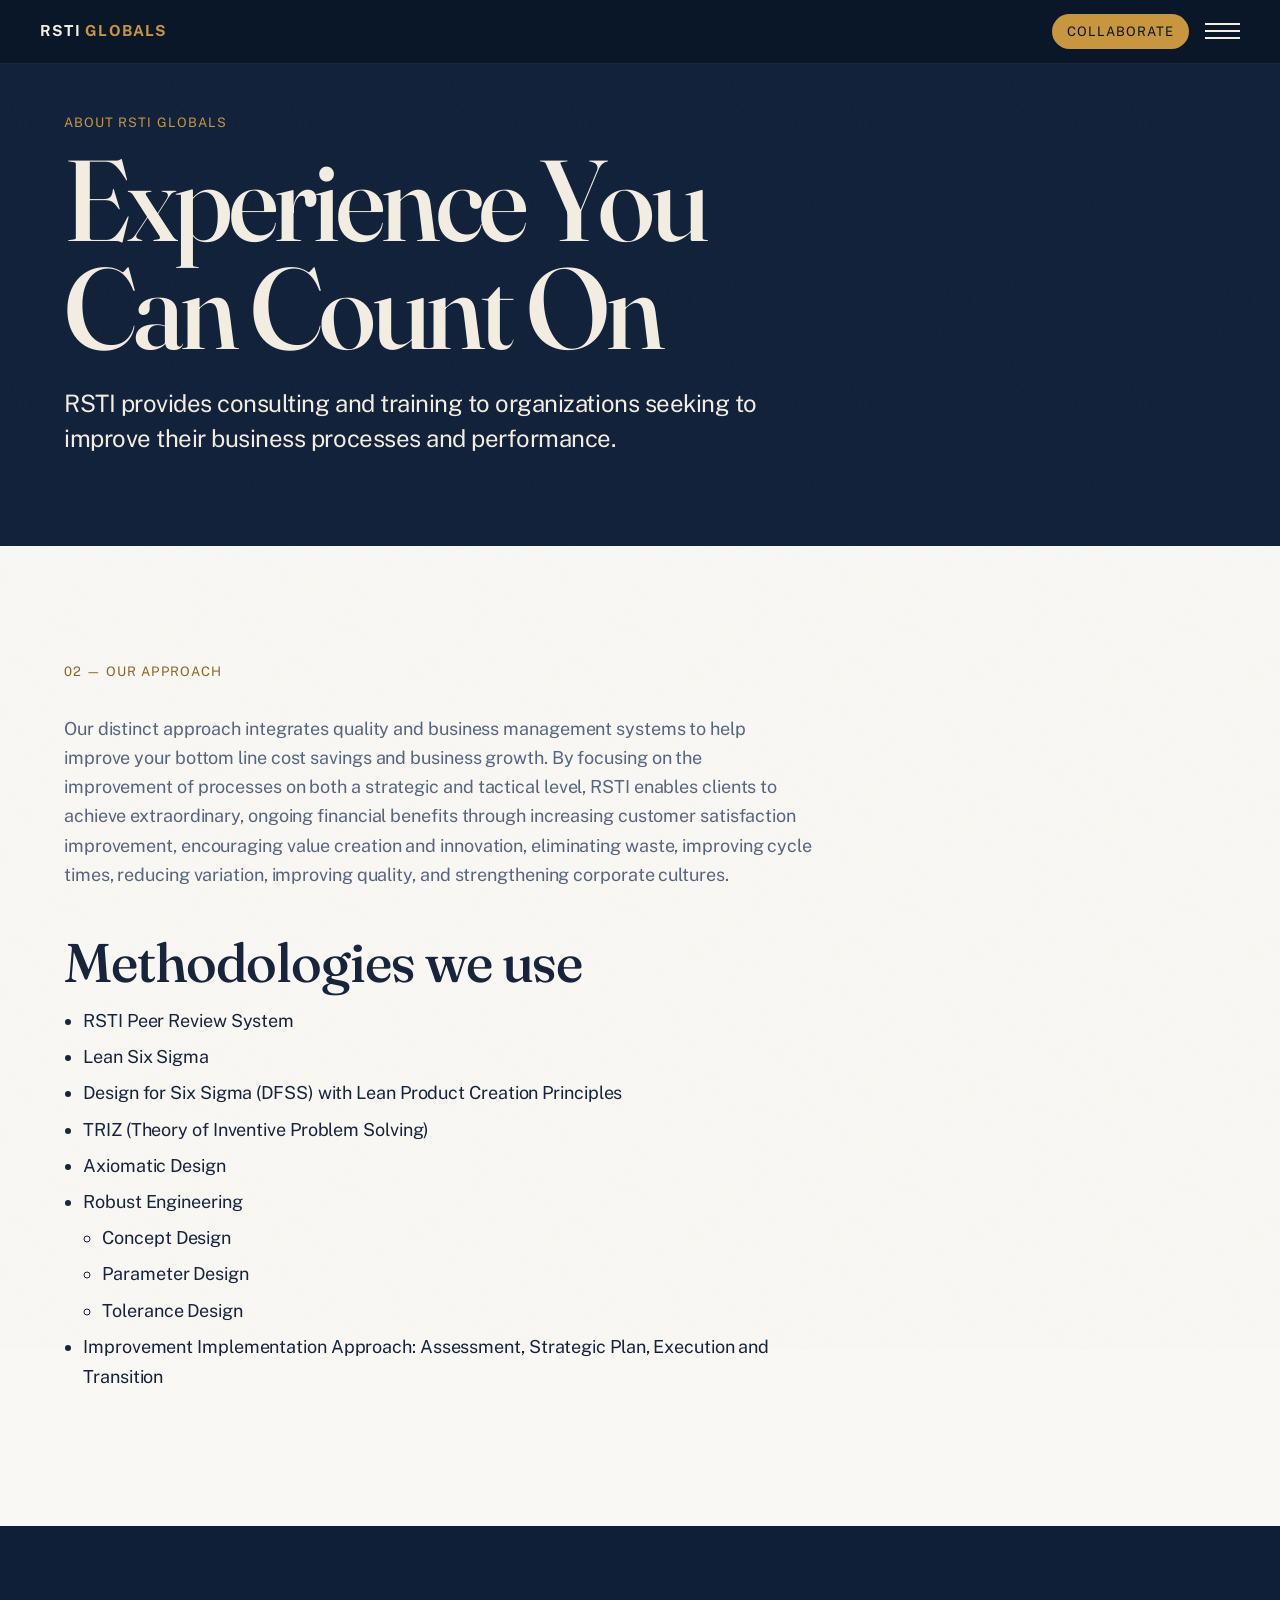
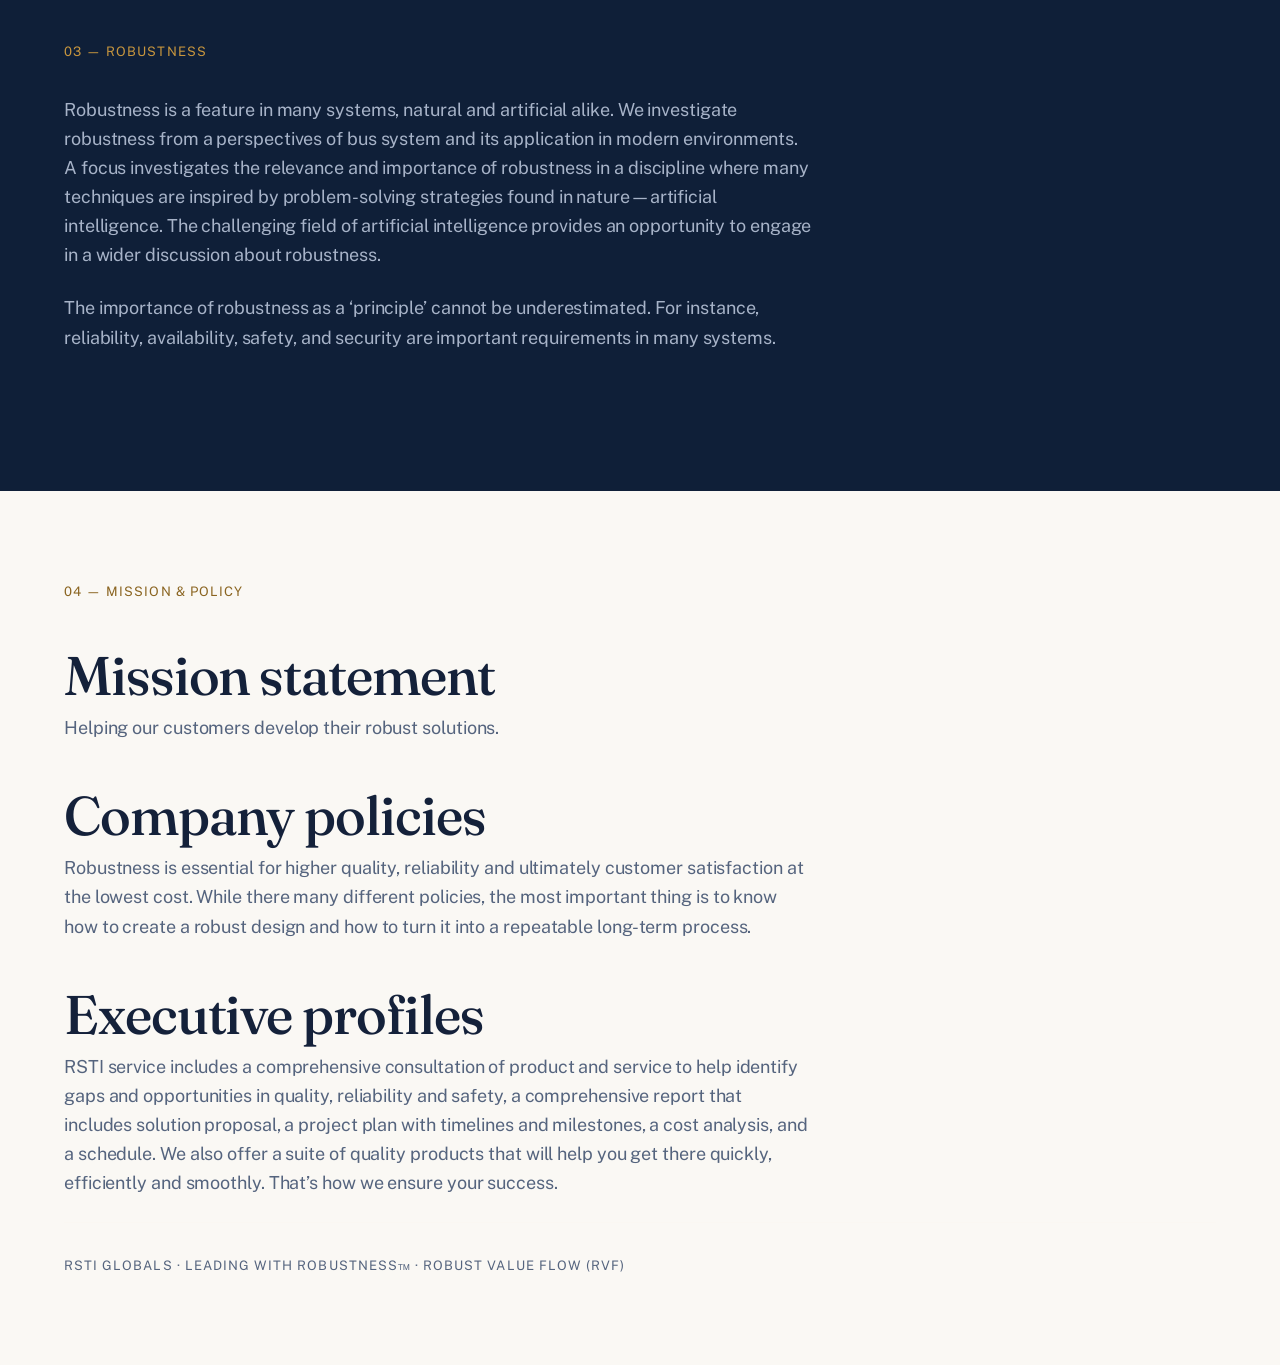
==== about.html @ 6d28d0bb "Remove Insights section from Home; add Book to the menu Where It Applies now leads to Upcoming; sect" ====
﻿<!doctype html>
<html lang="en">
<head>
<meta charset="utf-8">
<meta name="viewport" content="width=device-width, initial-scale=1, viewport-fit=cover">
<title>About | RSTI Globals</title>
<meta name="description" content="RSTI Globals: consulting and training to improve business processes and performance, built on robustness.">
<link rel="icon" href="data:image/svg+xml,<svg xmlns='http://www.w3.org/2000/svg' viewBox='0 0 32 32'><rect width='32' height='32' rx='6' fill='%230f1f38'/><path d='M8 22 L16 9 L24 22' stroke='%23c8963e' stroke-width='2.4' fill='none'/></svg>">
<link rel="preconnect" href="https://fonts.googleapis.com">
<link rel="preconnect" href="https://fonts.gstatic.com" crossorigin>
<link href="https://fonts.googleapis.com/css2?family=Fraunces:opsz,wght@9..144,400;9..144,500;9..144,600&family=Public+Sans:wght@400;500;600;700&display=swap" rel="stylesheet">
<link rel="stylesheet" href="scrollcraft.css">
<link rel="stylesheet" href="site.css">
</head>
<body>

<span data-sc-progress></span>
<div class="sc-grain" aria-hidden="true"></div>

<header class="site-nav">
  <a class="site-nav__mark" href="index.html">RSTI <em>Globals</em></a>
  <nav class="site-nav__links" id="site-nav-links" aria-label="Primary">
    <a href="index.html">Home</a>
    <a href="index.html#principles">Principles</a>
    <a href="index.html#framework">Framework</a>
    <a href="index.html#programs">Programs</a>
    <a href="index.html#pathway">Pathway</a>
    <a href="index.html#industries">Where It Applies</a>
    <a href="index.html#event">Upcoming</a>
    <a href="index.html#book">Book</a>
    <a href="gallery.html">Gallery</a>
    <a href="about.html" class="is-current" aria-current="page">About</a>
  </nav>
  <div class="site-nav__right">
    <span class="site-nav__chapter" aria-hidden="true"><span class="folio__num">01</span><span class="folio__title">About</span></span>
    <a class="site-nav__cta" href="index.html#contact">Collaborate</a>
    <button class="site-nav__toggle" aria-label="Menu" aria-expanded="false" aria-controls="site-nav-links">
      <span></span><span></span><span></span>
    </button>
  </div>
</header>

<main id="top">

  <section class="chapter chapter--dark chapter--hero" data-chapter="01" data-chapter-title="About">
    <div class="sc-wrap chapter__inner chapter__inner--hero">
      <p class="sc-label" style="color:var(--rsti-gold)">About RSTI Globals</p>
      <h1 class="sc-display sc-display--xl page-hero" data-sc-in>Experience You Can Count On</h1>
      <p class="sc-lede page-lede" data-sc-in>RSTI provides consulting and training to organizations seeking to improve their business processes and performance.</p>
    </div>
  </section>

  <section class="chapter chapter--light" data-chapter="02" data-chapter-title="Our Approach">
    <div class="sc-wrap chapter__inner about-body">
      <p class="chapter-mark">02 — Our Approach</p>
      <p class="sc-body" data-sc-in>Our distinct approach integrates quality and business management systems to help improve your bottom line cost savings and business growth. By focusing on the improvement of processes on both a strategic and tactical level, RSTI enables clients to achieve extraordinary, ongoing financial benefits through increasing customer satisfaction improvement, encouraging value creation and innovation, eliminating waste, improving cycle times, reducing variation, improving quality, and strengthening corporate cultures.</p>
      <h2 class="sc-display sc-display--md" data-sc-in>Methodologies we use</h2>
      <ul class="about-list" data-sc-in>
        <li>RSTI Peer Review System</li>
        <li>Lean Six Sigma</li>
        <li>Design for Six Sigma (DFSS) with Lean Product Creation Principles</li>
        <li>TRIZ (Theory of Inventive Problem Solving)</li>
        <li>Axiomatic Design</li>
        <li>Robust Engineering
          <ul>
            <li>Concept Design</li>
            <li>Parameter Design</li>
            <li>Tolerance Design</li>
          </ul>
        </li>
        <li>Improvement Implementation Approach: Assessment, Strategic Plan, Execution and Transition</li>
      </ul>
    </div>
  </section>

  <section class="chapter chapter--dark" data-chapter="03" data-chapter-title="Robustness">
    <div class="sc-wrap chapter__inner about-body">
      <p class="chapter-mark">03 — Robustness</p>
      <p class="sc-body" data-sc-in>Robustness is a feature in many systems, natural and artificial alike. We investigate robustness from a perspectives of bus system and its application in modern environments. A focus investigates the relevance and importance of robustness in a discipline where many techniques are inspired by problem-solving strategies found in nature—artificial intelligence. The challenging field of artificial intelligence provides an opportunity to engage in a wider discussion about robustness.</p>
      <p class="sc-body" data-sc-in>The importance of robustness as a &lsquo;principle&rsquo; cannot be underestimated. For instance, reliability, availability, safety, and security are important requirements in many systems.</p>
    </div>
  </section>

  <section class="chapter chapter--light chapter--close" data-chapter="04" data-chapter-title="Mission &amp; Policy">
    <div class="sc-wrap chapter__inner chapter__inner--tight about-body">
      <p class="chapter-mark">04 — Mission &amp; Policy</p>
      <h2 class="sc-display sc-display--md" data-sc-in>Mission statement</h2>
      <p class="sc-body" data-sc-in>Helping our customers develop their robust solutions.</p>
      <h2 class="sc-display sc-display--md" data-sc-in>Company policies</h2>
      <p class="sc-body" data-sc-in>Robustness is essential for higher quality, reliability and ultimately customer satisfaction at the lowest cost. While there many different policies, the most important thing is to know how to create a robust design and how to turn it into a repeatable long-term process.</p>
      <h2 class="sc-display sc-display--md" data-sc-in>Executive profiles</h2>
      <p class="sc-body" data-sc-in>RSTI service includes a comprehensive consultation of product and service to help identify gaps and opportunities in quality, reliability and safety, a comprehensive report that includes solution proposal, a project plan with timelines and milestones, a cost analysis, and a schedule. We also offer a suite of quality products that will help you get there quickly, efficiently and smoothly. That&rsquo;s how we ensure your success.</p>
      <footer class="colophon" data-sc-in>
        <p class="sc-label">RSTI Globals · Leading with Robustness&trade; · Robust Value Flow (RVF)</p>
      </footer>
    </div>
  </section>

</main>

<script src="scrollcraft.js"></script>
<script>ScrollCraft.mount(document.body);</script>
<script src="site.js"></script>
</body>
</html>
---- scrollcraft.css ----
/* ============================================================================
   scrollcraft.css: the taste floor
   ----------------------------------------------------------------------------
   Two layers, and the split matters:

     TOKENS   what you override per brand. Colour roles, the type ramp, the
              spacing scale, elevation, motion. A brand is ~12 values.
     DEVICES  what the engine drives. Do not restyle these to taste; they are
              the mechanism. Style your own markup instead.

   Nothing here draws a "component". There are no card, badge, or pill classes,
   because a stylesheet that ships those is how every page built on it ends up
   with the same shapes. You get a floor and a vocabulary; the composition is
   yours.
   ========================================================================== */

/* ---------------------------------------------------------------- tokens -- */
:root {
  /* --- colour roles. Override these six and the page is rebranded. -------- */
  --sc-canvas:      #08090b;   /* the page ground. Drift interpolates this.   */
  --sc-surface:     #101217;   /* anything raised off the ground             */
  --sc-ink:         #f4f2ef;   /* primary text                               */
  --sc-ink-soft:    #9a9ba1;   /* secondary text. Tinted, never flat gray.   */
  --sc-accent:      #d8ff3e;   /* ONE accent. It owns a region, not confetti. */
  --sc-accent-ink:  #08090b;   /* text that sits on the accent               */

  --sc-hairline:    color-mix(in oklab, var(--sc-ink) 12%, transparent);
  --sc-hairline-strong: color-mix(in oklab, var(--sc-ink) 22%, transparent);

  /* --- type. Two families max. Display carries voice, text carries prose. - */
  --sc-font-display: "Instrument Sans", "Geist", system-ui, sans-serif;
  --sc-font-text:    "Geist", system-ui, sans-serif;
  --sc-font-mono:    "Geist Mono", ui-monospace, monospace;

  /* Fluid ramp. Tracking tightens as size grows because a face set at 6rem
     with 0 tracking reads loose; this is optical correction, not decoration. */
  --sc-t-xs:   clamp(0.75rem, 0.72rem + 0.15vw, 0.82rem);
  --sc-t-sm:   clamp(0.875rem, 0.84rem + 0.18vw, 0.95rem);
  --sc-t-base: clamp(1rem, 0.96rem + 0.22vw, 1.125rem);
  --sc-t-lg:   clamp(1.2rem, 1.1rem + 0.5vw, 1.5rem);
  --sc-t-xl:   clamp(1.6rem, 1.35rem + 1.2vw, 2.25rem);
  --sc-t-2xl:  clamp(2.1rem, 1.6rem + 2.4vw, 3.4rem);
  --sc-t-3xl:  clamp(2.8rem, 1.9rem + 4.2vw, 5rem);
  --sc-t-4xl:  clamp(3.4rem, 1.9rem + 6.6vw, 7.5rem);

  --sc-track-tight:  -0.035em;
  --sc-track-snug:   -0.02em;
  --sc-track-normal: -0.005em;
  --sc-track-wide:    0.08em;

  --sc-leading-none: 0.94;
  --sc-leading-tight: 1.06;
  --sc-leading-body: 1.62;

  --sc-measure: 62ch;

  /* --- space. 4px base: the useful middle steps an 8-only scale misses. --- */
  --sc-1: 0.25rem;  --sc-2: 0.5rem;   --sc-3: 0.75rem;  --sc-4: 1rem;
  --sc-5: 1.5rem;   --sc-6: 2rem;     --sc-7: 3rem;     --sc-8: 4rem;
  --sc-9: 6rem;     --sc-10: 8rem;    --sc-11: 12rem;

  /* Section rhythm is fluid so a phone doesn't inherit desktop air. */
  --sc-section: clamp(4.5rem, 9vw, 11rem);
  --sc-gutter:  clamp(1.25rem, 5vw, 5.5rem);
  --sc-maxw:    82rem;

  /* --- radius. Pick one scale for the page and hold it. ------------------- */
  --sc-r-sm: 6px;  --sc-r-md: 12px;  --sc-r-lg: 20px;  --sc-r-pill: 999px;

  /* --- elevation. Every shadow has an offset AND a soft blur, and is tinted
         to the canvas hue. A zero-offset coloured halo is decoration, not
         depth, so there isn't one here. ---------------------------------- */
  --sc-shadow-color: 220 40% 2%;
  --sc-e1: 0 1px 2px hsl(var(--sc-shadow-color) / 0.28),
           0 2px 6px -1px hsl(var(--sc-shadow-color) / 0.20);
  --sc-e2: 0 2px 4px hsl(var(--sc-shadow-color) / 0.24),
           0 8px 18px -4px hsl(var(--sc-shadow-color) / 0.30);
  --sc-e3: 0 4px 8px hsl(var(--sc-shadow-color) / 0.22),
           0 18px 40px -8px hsl(var(--sc-shadow-color) / 0.38),
           0 48px 90px -24px hsl(var(--sc-shadow-color) / 0.30);

  /* Edge light: a 1px top highlight sells a raised surface better than any
     amount of blur, because real raised things catch light on their lip. */
  --sc-edge: inset 0 1px 0 color-mix(in oklab, var(--sc-ink) 10%, transparent);

  /* --- motion. Built-in CSS easings are too weak for UI. ------------------ */
  --sc-ease-out:    cubic-bezier(0.23, 1, 0.32, 1);
  --sc-ease-in-out: cubic-bezier(0.77, 0, 0.175, 1);
  --sc-ease-drawer: cubic-bezier(0.32, 0.72, 0, 1);
  --sc-d-fast: 160ms;  --sc-d-base: 240ms;  --sc-d-slow: 420ms;

  --sc-z-stage: 1; --sc-z-copy: 20; --sc-z-chrome: 60;
}

/* --------------------------------------------------------------- reset -- */
*, *::before, *::after { box-sizing: border-box; }
html { -webkit-text-size-adjust: 100%; scroll-behavior: smooth; }
@media (prefers-reduced-motion: reduce) { html { scroll-behavior: auto; } }

body {
  margin: 0;
  background: var(--sc-canvas);
  color: var(--sc-ink);
  font-family: var(--sc-font-text);
  font-size: var(--sc-t-base);
  line-height: var(--sc-leading-body);
  letter-spacing: var(--sc-track-normal);
  -webkit-font-smoothing: antialiased;
  text-rendering: optimizeLegibility;
  font-synthesis-weight: none;
  overflow-x: clip;
}
img, video, canvas, svg { display: block; max-width: 100%; }
button, input, select, textarea { font: inherit; color: inherit; }

/* ------------------------------------------------- the browser surfaces --
   The parts you did not draw still carry the design. Selection, caret, focus
   ring, scrollbar and tabular numerals all ship with defaults that belong to no
   design system. Theming them is the cheapest signal that a page was built
   rather than assembled, and it is the step that gets skipped most reliably. */
::selection { background: var(--sc-accent); color: var(--sc-accent-ink); }
:root { caret-color: var(--sc-accent); accent-color: var(--sc-accent); }
:focus-visible {
  outline: 2px solid var(--sc-accent);
  outline-offset: 3px;
  border-radius: var(--sc-r-sm);
}
:where(a) { color: inherit; text-decoration-thickness: 1px; text-underline-offset: 0.22em; }
@supports (scrollbar-color: auto) {
  html { scrollbar-color: color-mix(in oklab, var(--sc-ink) 26%, transparent) transparent; scrollbar-width: thin; }
}
:where(table, .sc-nums, [data-sc-count]) { font-variant-numeric: tabular-nums; }

/* ----------------------------------------------------------- typography -- */
.sc-display {
  font-family: var(--sc-font-display);
  font-weight: 500;
  line-height: var(--sc-leading-none);
  letter-spacing: var(--sc-track-tight);
  text-wrap: balance;
  margin: 0;
}
.sc-display--xl { font-size: var(--sc-t-4xl); }
.sc-display--lg { font-size: var(--sc-t-3xl); }
.sc-display--md { font-size: var(--sc-t-2xl); letter-spacing: var(--sc-track-snug); }
.sc-lede {
  font-size: var(--sc-t-lg);
  line-height: 1.44;
  letter-spacing: var(--sc-track-snug);
  color: var(--sc-ink);
  max-width: 46ch;
  text-wrap: pretty;
  margin: 0;
}
.sc-body { max-width: var(--sc-measure); color: var(--sc-ink-soft); text-wrap: pretty; margin: 0; }
.sc-label {
  font-family: var(--sc-font-mono);
  font-size: var(--sc-t-xs);
  letter-spacing: var(--sc-track-wide);
  text-transform: uppercase;
  color: var(--sc-ink-soft);
}

/* ---------------------------------------------------------------- layout -- */
.sc-wrap { width: 100%; max-width: var(--sc-maxw); margin-inline: auto; padding-inline: var(--sc-gutter); }
.sc-section { padding-block: var(--sc-section); }
/* More space above a heading than below it: the gap belongs to the boundary,
   not to the pair. */
.sc-stack > * + * { margin-top: var(--sc-4); }
.sc-stack > :is(h1,h2,h3) { margin-top: var(--sc-7); }
.sc-stack > :is(h1,h2,h3):first-child { margin-top: 0; }
.sc-rule { height: 1px; border: 0; background: var(--sc-hairline); margin: 0; }

/* =============================================================== DEVICES ==
   Driven by the engine. Restyle your own markup, not these.                */

.sc-act--pinned { position: relative; }
.sc-stage {
  position: sticky; top: 0;
  height: 100vh; height: 100svh;
  overflow: clip;
  z-index: var(--sc-z-stage);
}

/* scrub / sequence media */
.sc-stage :is(video[data-sc-scrub], canvas[data-sc-sequence], .sc-stage__poster) {
  position: absolute; inset: 0;
  width: 100%; height: 100%;
  object-fit: cover;
}
video[data-sc-scrub] { opacity: 0; transition: opacity 380ms var(--sc-ease-out); }
.sc-has-clip video[data-sc-scrub] { opacity: 1; }
/* The poster is a live frame-holder, not a placeholder: it stays up until a
   real video frame has painted, which is what stops the blank-stage flash. */
.sc-stage__poster { z-index: 0; transition: opacity 380ms var(--sc-ease-out); }
.sc-has-clip .sc-stage__poster { opacity: 0; }

/* A scrim only where text sits. A full-frame darkening layer flattens the
   image everywhere to fix contrast in one corner. */
.sc-scrim {
  position: absolute; inset: 0; pointer-events: none; z-index: 1;
  background: linear-gradient(
    var(--sc-scrim-angle, 180deg),
    color-mix(in oklab, var(--sc-canvas) var(--sc-scrim-a, 78%), transparent) 0%,
    color-mix(in oklab, var(--sc-canvas) 30%, transparent) 42%,
    transparent 68%);
}
/* Point the scrim at the copy. A scrim gradient that darkens the top while the
   copy sits at the bottom fixes contrast nowhere and flattens the image
   everywhere, which is the most common way text-over-video goes wrong. */
.sc-scrim--bottom { --sc-scrim-angle: 0deg; }
.sc-scrim--left   { --sc-scrim-angle: 90deg; }
.sc-scrim--right  { --sc-scrim-angle: 270deg; }

/* Corner scrims, for copy anchored to a corner. An edge gradient has to darken
   a whole band across the frame to cover one corner; a corner gradient puts the
   density where the text is and leaves the rest of the image alone. Pair with
   .sc-copy--lead / .sc-copy--trail. */
.sc-scrim--lead {
  background: linear-gradient(to top right,
    color-mix(in oklab, var(--sc-canvas) 94%, transparent) 0%,
    color-mix(in oklab, var(--sc-canvas) 72%, transparent) 30%,
    color-mix(in oklab, var(--sc-canvas) 30%, transparent) 52%,
    transparent 72%);
}
.sc-scrim--trail {
  background: linear-gradient(to top left,
    color-mix(in oklab, var(--sc-canvas) 94%, transparent) 0%,
    color-mix(in oklab, var(--sc-canvas) 72%, transparent) 30%,
    color-mix(in oklab, var(--sc-canvas) 30%, transparent) 52%,
    transparent 72%);
}
/* A band across the bottom, for copy that spans the full width of the frame.
   That is what both corner anchors become below 860px, and it is also the right
   shape whenever the copy block is wider than a corner. */
.sc-scrim--band {
  background: linear-gradient(to top,
    color-mix(in oklab, var(--sc-canvas) 94%, transparent) 0%,
    color-mix(in oklab, var(--sc-canvas) 74%, transparent) 22%,
    color-mix(in oklab, var(--sc-canvas) 30%, transparent) 42%,
    transparent 58%);
}
.sc-scrim--vignette {
  background: radial-gradient(120% 90% at 50% 45%, transparent 40%,
              color-mix(in oklab, var(--sc-canvas) 70%, transparent) 100%);
}

/* copy over a stage.
   max-width is in rem, never ch. A `ch` on this container resolves against the
   CONTAINER's font-size (body size), not the display size of the heading inside
   it, so `max-width: 20ch` here silently produces a ~180px column and wraps a
   hero headline to six lines. Set a ch measure on the text element itself. */
.sc-copy {
  position: absolute; z-index: var(--sc-z-copy);
  inset-inline: var(--sc-gutter);
  max-width: min(46rem, 76vw);
  will-change: opacity, transform;
}
.sc-copy--lead   { left: var(--sc-gutter); bottom: clamp(3rem, 12vh, 9rem); }
/* inset-inline FIRST. It is the shorthand for left+right, so declaring it after
   `left: 50%` resets left to auto and the block drifts off the left edge. */
.sc-copy--center { inset-inline: auto; left: 50%; top: 50%; translate: -50% -50%; text-align: center; }
.sc-copy--trail  { inset-inline: auto; right: var(--sc-gutter); bottom: clamp(3rem, 12vh, 9rem); text-align: right; }

/* cue defaults: the engine writes opacity/transform inline, these are the
   pre-paint state so nothing flashes before the first read() */
[data-sc-cue] { opacity: 0; will-change: opacity, transform; }
.sc-ready [data-sc-cue] { transition: none; }

/* kinetic split */
.sc-split { display: inline-block; overflow: hidden; vertical-align: top; }
/* Descenders live below the baseline; a line mask clipped to the line box eats
   the tails off g, y, p, j. The padding buys them room back. */
.sc-split--line { display: block; padding-bottom: 0.14em; margin-bottom: -0.14em; }
.sc-split__i { display: inline-block; will-change: transform, opacity; }
.sc-is-split { opacity: 1 !important; }

/* horizontal rail */
[data-sc-pan] { display: flex; will-change: transform; }

/* reveal + parallax */
[data-sc-reveal] { will-change: clip-path; }
[data-sc-parallax] { will-change: transform; }

/* flow reveal (fires once) */
[data-sc-in], [data-sc-stagger] > * {
  opacity: 0;
  transform: translate3d(0, 14px, 0);
  transition: opacity 620ms var(--sc-ease-out), transform 620ms var(--sc-ease-out);
}
[data-sc-in].sc-in, [data-sc-stagger] > .sc-in { opacity: 1; transform: none; }

/* pointer devices */
[data-sc-tilt] { transform-style: preserve-3d; will-change: transform; }
[data-sc-magnet] { will-change: transform; }
/* isolation always; position only if nothing more specific already set it.
   Written with :where() (zero specificity) on purpose: a plain `position:
   relative` here has the same weight as `.sc-stage` and, being later in the
   file, silently wins. A stage carrying both attributes then stops being
   sticky and the whole act scrolls away instead of pinning. */
[data-sc-spotlight] { isolation: isolate; }
:where([data-sc-spotlight]) { position: relative; }
[data-sc-spotlight]::after {
  content: ""; position: absolute; inset: 0; pointer-events: none; z-index: 2;
  background: radial-gradient(
    28rem 28rem at calc(var(--sc-mx, 0.5) * 100%) calc(var(--sc-my, 0.5) * 100%),
    color-mix(in oklab, var(--sc-accent) 16%, transparent), transparent 70%);
  opacity: 0; transition: opacity var(--sc-d-slow) var(--sc-ease-out);
}
[data-sc-spotlight]:hover::after { opacity: 1; }

/* =========================================================== WORLDFLIGHT ==
   One fixed stage for the whole page. The only thing in document flow is the
   spacer, and it is empty. If you find yourself adding a section here, you want
   act mode instead: the moment a real block scrolls past the fixed stage, the
   page has a seam again and the whole point is gone.                        */

[data-sc-mode="worldflight"] { position: relative; }

.sc-world {
  position: fixed; inset: 0;
  overflow: clip;
  z-index: var(--sc-z-stage);
  background: var(--sc-canvas);
}

/* Every leg is mounted for the life of the page and stacked in the same box.
   The engine owns opacity, visibility and z-index here; do not set them. */
.sc-world__seg {
  position: absolute; inset: 0;
  opacity: 0;
  will-change: opacity;
}
.sc-world__seg > :is(video, img, canvas) {
  position: absolute; inset: 0;
  width: 100%; height: 100%;
  object-fit: cover;
}
/* The poster is the frame-holder AND the first camera move: the engine pushes
   it in slowly until a real decoded frame is available to replace it. */
.sc-world__poster {
  z-index: 0;
  transform-origin: 50% 50%;
  transition: opacity 420ms var(--sc-ease-out);
}
.sc-world__seg > video { z-index: 1; }
.sc-world__seg.sc-has-clip .sc-world__poster { opacity: 0; }
/* The act stylesheet lights a clip through its ancestor act. A worldflight leg
   has no act, so match the class the engine also writes on the clip itself. */
video[data-sc-scrub].sc-has-clip { opacity: 1; }

/* The copy layer is fixed too, and inert by default: the engine hands
   pointer-events back to a block only while it is actually legible. */
.sc-world__copy {
  position: fixed; inset: 0;
  z-index: var(--sc-z-copy);
  pointer-events: none;
}
.sc-world__scrim { position: absolute; inset: 0; pointer-events: none; z-index: 0; }
[data-sc-copy] {
  opacity: 0;
  pointer-events: none;
  will-change: opacity, transform;
}
.sc-ready [data-sc-copy] { transition: none; }

/* The track. Empty on purpose. */
.sc-world__spacer { pointer-events: none; }

/* scroll progress */
[data-sc-progress] {
  position: fixed; inset: 0 0 auto 0; height: 2px; z-index: var(--sc-z-chrome);
  background: var(--sc-accent); transform-origin: 0 50%; transform: scaleX(0);
  will-change: transform;
}

/* ----------------------------------------------------------- atmosphere --
   Depth is not only shadow. Grain keeps a flat dark ground from banding, and
   it is the difference between "a dark page" and "a lit room". */
.sc-grain { position: fixed; inset: 0; pointer-events: none; z-index: 3; opacity: 0.045; }
.sc-grain::before {
  content: ""; position: absolute; inset: -50%;
  background-image: url("data:image/svg+xml;utf8,<svg xmlns='http://www.w3.org/2000/svg' width='140' height='140'><filter id='n'><feTurbulence type='fractalNoise' baseFrequency='0.85' numOctaves='3'/></filter><rect width='140' height='140' filter='url(%23n)'/></svg>");
}

/* -------------------------------------------------------- reduced motion -- */
@media (prefers-reduced-motion: reduce) {
  /* Fewer and gentler, not zero. Opacity still carries the reveal so the page
     is comprehensible; every position change is dropped. */
  [data-sc-in], [data-sc-stagger] > * { transform: none; transition-duration: 220ms; }
  [data-sc-parallax], [data-sc-pan], .sc-split__i { transform: none !important; }
  /* A wipe is a position change too. Show reveal content settled. */
  [data-sc-reveal] { clip-path: none !important; }
  /* A rail's transform IS its navigation, not decoration. Zeroing it the way
     parallax and kinetic type are zeroed parks the act on its first screenful
     and makes everything past the fold unreachable: a device degrading into
     missing content. Hand the travel back to the reader as an ordinary scroll
     region instead, so the same items are all still gettable without motion.
     A build that would rather re-lay the rail out as a grid can still do that;
     this is the floor, not the ceiling. */
  [data-sc-act="pan"] .sc-stage,
  [data-sc-act="pan"] [data-sc-stage] {
    overflow-x: auto; overflow-y: hidden;
    overscroll-behavior-x: contain;
    scroll-snap-type: x proximity;
  }
  [data-sc-pan] > * { scroll-snap-align: center; }
  [data-sc-spotlight]::after { display: none; }
  /* A worldflight keeps its whole story here. No clip is ever fetched, so the
     posters are the film, and they cross-dissolve through exactly the same
     seams at exactly the same scroll positions. The push-in and the copy drift
     are the only things that go. */
  .sc-world__poster, [data-sc-copy] { transform: none !important; }
}

/* --------------------------------------------------------------- mobile -- */
@media (max-width: 860px) {
  .sc-copy { inset-inline: var(--sc-gutter); max-width: none; }
  .sc-copy--trail { text-align: left; }
  .sc-stage { height: 100svh; }
  /* .sc-copy--trail re-anchors to the left and spans the full width here, so a
     bottom-RIGHT corner gradient darkens the one corner the copy just left and
     guarantees a contrast failure over any bright clip. Point the density at
     the copy: the same band .sc-scrim--band paints. */
  .sc-scrim--trail {
    background: linear-gradient(to top,
      color-mix(in oklab, var(--sc-canvas) 94%, transparent) 0%,
      color-mix(in oklab, var(--sc-canvas) 74%, transparent) 22%,
      color-mix(in oklab, var(--sc-canvas) 30%, transparent) 42%,
      transparent 58%);
  }
}
---- site.css ----
﻿/* ==========================================================================
   RSTI Globals — the whole rebrand: six colours, two faces.
   Grammar: chaptered editorial. Grounds are painted per chapter (hard cuts),
   never drifted, per devices.md §10: "a cut is not an interpolation."
   ========================================================================== */
:root {
  --sc-canvas:      #0f1f38;
  --sc-surface:     #0a1626;
  --sc-ink:         #f4eee3;
  --sc-ink-soft:    #a7b3c8;
  --sc-accent:      #c8963e;
  --sc-accent-ink:  #14110a;

  --sc-font-display: "Fraunces", Georgia, serif;
  --sc-font-text:    "Public Sans", system-ui, sans-serif;
  --sc-font-mono:    "Public Sans", system-ui, sans-serif;

  /* brand-named colours, referenced directly where the token system needs a
     second lightness of the one accent hue (the two-stop-accent exception in
     taste.md, for a page that hard-cuts between light and dark grounds). */
  --rsti-navy:      #0f1f38;
  --rsti-navy-deep: #0a1626;
  --rsti-blue:      #1c4c8c;
  --rsti-gold:      #c8963e;
  --rsti-gold-deep: #8a6420;
  --rsti-paper:     #faf8f4;
  --rsti-paper-ink: #14213a;
}

body { background: var(--rsti-navy); }

/* ------------------------------------------------------------ chapters -- */
.chapter { position: relative; }

/* Stacked-panel transition: ordinary (non-act) chapters stick at the top and
   the next one physically slides up and covers them, card over card, instead
   of a plain hard cut. Each chapter keeps its own opaque ground (still a
   hard-cut colour change, per the chaptered-editorial grammar) — only the
   MOTION between them is continuous. The two act chapters (the framework pin
   and the industries pan) are deliberately left out: they already carry
   their own strong internal motion, and stacking a pinned/panned act's
   OUTER section would fight the engine's own `.sc-act--pinned` positioning. */
.chapter--stack { position: sticky; top: 0; }
.chapter--stack { border-radius: 2.5rem 2.5rem 0 0; box-shadow: 0 -2rem 4rem rgba(4, 8, 16, 0.4); }
@media (max-width: 700px) {
  .chapter--stack { border-radius: 1.5rem 1.5rem 0 0; }
}
.chapter__inner { padding-block: var(--sc-section); }
.chapter__inner--tight { padding-block: clamp(3.5rem, 7vw, 7rem); }
.chapter__inner--hero { padding-block: clamp(5rem, 11vh, 8rem) clamp(4rem, 10vh, 7rem); }

/* The flow-field sits as a true background behind the whole hero — not a
   capped strip above it — so the headline reads over it, per the client's
   own note. It is not sticky/stacked: hero's content runs taller than one
   viewport, and a sticky hero would let the next panel's covering edge
   slice across live text as it rises (measured, not guessed — the harness
   caught it before this shipped). Hero still gets covered by Programs
   sliding up over it; it simply is not stuck in place while that happens. */
.hero-band {
  position: absolute; inset: 0; z-index: 0; overflow: clip;
  background: var(--rsti-navy) url("assets/hero-bg.jpg") center/cover no-repeat;
}
.flowfield { width: 100%; height: 100%; display: block; }
.hero-band__scrim {
  position: absolute; inset: 0; z-index: 1;
  background: linear-gradient(100deg,
    color-mix(in oklab, var(--rsti-navy) 98%, transparent) 0%,
    color-mix(in oklab, var(--rsti-navy) 90%, transparent) 42%,
    color-mix(in oklab, var(--rsti-navy) 55%, transparent) 68%,
    transparent 90%),
    linear-gradient(0deg,
    color-mix(in oklab, var(--rsti-navy) 68%, transparent) 0%,
    transparent 46%);
}
@media (max-width: 860px) {
  .hero-band__scrim { background: color-mix(in oklab, var(--rsti-navy) 62%, transparent); }
}
@media (prefers-reduced-motion: reduce) {
  /* Frozen decorative circles can sit at a spot that thins small-text
     contrast when they never drift away; a stronger flat wash guarantees
     the floor regardless of where they land. */
  .hero-band__scrim { background: color-mix(in oklab, var(--rsti-navy) 80%, transparent); }
}

/* -------------------------------------------------------- flow field --
   The hero's generative graphic: a lit backdrop, orbiting rings, flowing
   gold lines, pulsing nodes and a scatter of stars — standing in for the
   stock "network road" photo. Pure vector, never a stock cliché. */
.ff-bg { fill: var(--rsti-navy); }
.ff-glow { transform-box: fill-box; }
.ff-glow--a { fill: url(#ffGlow); animation: ff-drift-a 26s ease-in-out infinite; }
.ff-glow--b { fill: url(#ffGlow); opacity: 0.6; animation: ff-drift-b 32s ease-in-out infinite; }
@keyframes ff-drift-a { 0%, 100% { transform: translate(0, 0) scale(1); } 50% { transform: translate(-3%, 2%) scale(1.08); } }
@keyframes ff-drift-b { 0%, 100% { transform: translate(0, 0) scale(1); } 50% { transform: translate(2%, -3%) scale(1.1); } }

.ff-star { fill: #f4eee3; animation: ff-twinkle 4s ease-in-out infinite; }
.ff-star:nth-child(2) { animation-delay: .7s; }
.ff-star:nth-child(3) { animation-delay: 1.4s; }
.ff-star:nth-child(4) { animation-delay: 2.1s; }
.ff-star:nth-child(5) { animation-delay: 2.8s; }
.ff-star:nth-child(6) { animation-delay: 3.4s; }
@keyframes ff-twinkle { 0%, 100% { opacity: 0.15; } 50% { opacity: 0.9; } }

.ff-ring { fill: none; stroke: var(--rsti-gold); stroke-width: 1.5; opacity: 0.32; transform-box: fill-box; transform-origin: center; }
.ff-ring--a { animation: ff-spin 100s linear infinite; }
.ff-ring--b { stroke: #6f8db8; opacity: 0.28; animation: ff-spin 75s linear infinite reverse; }
.ff-ring--c { opacity: 0.48; animation: ff-spin 55s linear infinite; }
@keyframes ff-spin { to { transform: rotate(360deg); } }

.ff-line { fill: none; stroke: url(#ffLine); stroke-width: 2; stroke-dasharray: 14 12; opacity: 0.75; animation: ff-flow 9s linear infinite; }
.ff-line--2 { stroke-width: 1.5; opacity: 0.5; animation-duration: 12s; }
.ff-line--3 { stroke-width: 1; opacity: 0.35; animation-duration: 15s; animation-direction: reverse; }
.ff-line--4 { stroke-width: 1.2; opacity: 0.4; animation-duration: 10s; }
@keyframes ff-flow { to { stroke-dashoffset: -260; } }

.ff-node { fill: var(--rsti-gold); filter: drop-shadow(0 0 6px rgba(200, 150, 62, 0.85)); transform-box: fill-box; transform-origin: center; animation: ff-pulse 3.4s ease-in-out infinite; }
.ff-node--2 { animation-delay: .4s; }
.ff-node--3 { animation-delay: .9s; }
.ff-node--4 { animation-delay: 1.5s; }
.ff-node--5 { animation-delay: 2.1s; }
@keyframes ff-pulse { 0%, 100% { opacity: 0.5; transform: scale(0.85); } 50% { opacity: 1; transform: scale(1.2); } }

@media (prefers-reduced-motion: reduce) {
  .ff-ring, .ff-line, .ff-node, .ff-glow, .ff-star { animation: none !important; opacity: 0.5; }
}

/* Pointer parallax: the world leans with the reader, not a card (feel.md §4).
   data-sc-spotlight publishes --sc-mx/--sc-my (0..1); driven here as a CSS
   parallax on the group wrappers rather than a second engine device on the
   same node, per devices.md §9's note on not stacking transforms. */
@media (hover: hover) and (pointer: fine) {
  .ff-rings, .ff-lines, .ff-nodes { transition: transform 500ms var(--sc-ease-out); }
  .ff-rings { transform: translate(calc((var(--sc-mx, 0.5) - 0.5) * -30px), calc((var(--sc-my, 0.5) - 0.5) * -20px)); }
  .ff-lines { transform: translate(calc((var(--sc-mx, 0.5) - 0.5) * 10px), calc((var(--sc-my, 0.5) - 0.5) * 6px)); }
  .ff-nodes { transform: translate(calc((var(--sc-mx, 0.5) - 0.5) * 24px), calc((var(--sc-my, 0.5) - 0.5) * 16px)); }
  .hero-band[data-sc-spotlight]::after {
    background: radial-gradient(26rem 26rem at calc(var(--sc-mx, 0.5) * 100%) calc(var(--sc-my, 0.5) * 100%),
      color-mix(in oklab, var(--rsti-gold) 16%, transparent), transparent 70%);
  }
}
@media (prefers-reduced-motion: reduce) {
  .ff-rings, .ff-lines, .ff-nodes { transform: none !important; transition: none; }
}

.chapter--dark {
  --sc-canvas: var(--rsti-navy);
  --sc-ink: #f4eee3;
  --sc-ink-soft: #a7b3c8;
  --sc-accent-local: var(--rsti-gold);
  background: var(--sc-canvas);
  color: var(--sc-ink);
}
.chapter--light {
  --sc-canvas: var(--rsti-paper);
  --sc-ink: var(--rsti-paper-ink);
  --sc-ink-soft: #55647e;
  --sc-accent-local: var(--rsti-gold-deep);
  background: var(--sc-canvas);
  color: var(--sc-ink);
}
.chapter--light .sc-body { color: var(--sc-ink-soft); }
.chapter--light .sc-label { color: var(--sc-ink-soft); }
.chapter--dark .sc-body { color: var(--sc-ink-soft); }
.chapter--dark .sc-label { color: var(--sc-ink-soft); }
.chapter--dark ::selection { background: var(--rsti-gold); color: var(--rsti-navy-deep); }
.chapter--light ::selection { background: var(--rsti-navy); color: var(--rsti-paper); }

.chapter-mark {
  font-family: var(--sc-font-mono);
  font-size: var(--sc-t-xs);
  letter-spacing: var(--sc-track-wide);
  text-transform: uppercase;
  color: var(--sc-accent-local);
  margin: 0 0 var(--sc-6);
}
.chapter-mark--onstage { color: var(--rsti-gold); }

/* ---------------------------------------------------------- top nav -- */
.site-nav {
  position: fixed; inset-inline: 0; top: 0; z-index: var(--sc-z-chrome);
  display: flex; align-items: center; gap: var(--sc-6);
  padding: 0.85rem clamp(1.25rem, 4vw, 2.5rem);
  background: color-mix(in oklab, var(--rsti-navy-deep) 84%, transparent);
  backdrop-filter: blur(10px);
  border-bottom: 1px solid rgba(244, 238, 227, 0.08);
  font-family: var(--sc-font-mono);
}
.site-nav__mark {
  flex-shrink: 0; text-decoration: none; color: #f4eee3;
  font-weight: 700; font-size: var(--sc-t-sm);
  letter-spacing: var(--sc-track-wide); text-transform: uppercase;
}
.site-nav__mark em { color: var(--rsti-gold); font-style: normal; }
.site-nav__links {
  display: flex; align-items: center; gap: clamp(0.7rem, 1.15vw, 1.1rem);
  margin-left: var(--sc-4); flex: 1;
}
.site-nav__links a {
  font-size: var(--sc-t-xs); letter-spacing: 0.08em; text-transform: uppercase;
  color: rgba(244, 238, 227, 0.72); text-decoration: none; white-space: nowrap;
  padding-block: 0.3em; border-bottom: 1px solid transparent;
  transition: color 160ms var(--sc-ease-out), border-color 160ms var(--sc-ease-out);
}
.site-nav__links a:hover, .site-nav__links a.is-current { color: #f4eee3; border-color: var(--rsti-gold); }
.site-nav__right { display: flex; align-items: center; gap: var(--sc-5); margin-left: auto; }
.site-nav__chapter {
  display: flex; gap: 0.5em; font-size: var(--sc-t-xs);
  letter-spacing: var(--sc-track-wide); text-transform: uppercase;
  color: rgba(244, 238, 227, 0.5);
}
.site-nav__chapter .folio__num { color: var(--rsti-gold); }
.site-nav__cta {
  font-size: var(--sc-t-xs); letter-spacing: var(--sc-track-wide); text-transform: uppercase;
  color: var(--rsti-navy-deep); background: var(--rsti-gold);
  padding: 0.55em 1.1em; border-radius: var(--sc-r-pill);
  text-decoration: none; white-space: nowrap; flex-shrink: 0;
  transition: transform 140ms var(--sc-ease-out), background 140ms var(--sc-ease-out);
}
.site-nav__cta:hover { background: #d8a857; transform: translateY(-1px); }
.site-nav__toggle {
  display: none; flex-direction: column; justify-content: center; gap: 5px;
  width: 2.2rem; height: 2.2rem; background: none; border: 0; cursor: pointer;
  padding: 0;
}
.site-nav__toggle span { display: block; width: 100%; height: 2px; background: #f4eee3; transition: transform 200ms var(--sc-ease-out), opacity 200ms var(--sc-ease-out); }
.site-nav__toggle[aria-expanded="true"] span:nth-child(1) { transform: translateY(7px) rotate(45deg); }
.site-nav__toggle[aria-expanded="true"] span:nth-child(2) { opacity: 0; }
.site-nav__toggle[aria-expanded="true"] span:nth-child(3) { transform: translateY(-7px) rotate(-45deg); }

@media (max-width: 1400px) {
  .site-nav { flex-wrap: wrap; max-height: 100vh; overflow-y: auto; }
  .site-nav__links {
    display: none; order: 3; width: 100%; margin-left: 0;
    flex-direction: column; align-items: flex-start; gap: 0;
    padding-top: var(--sc-4); border-top: 1px solid rgba(244, 238, 227, 0.08); margin-top: var(--sc-4);
  }
  .site-nav__links.is-open { display: flex; }
  .site-nav__links a { padding-block: 0.65em; width: 100%; }
  .site-nav__chapter { display: none; }
  .site-nav__toggle { display: flex; order: 2; }
  .site-nav__right { order: 1; margin-left: auto; gap: var(--sc-4); }
}

/* --------------------------------------------------------------- hero -- */
.hero-eyebrow {
  display: inline-block; color: var(--rsti-gold); margin-bottom: var(--sc-5);
  background: color-mix(in oklab, var(--rsti-navy-deep) 82%, transparent);
  backdrop-filter: blur(6px);
  padding: 0.5em 0.9em; border-radius: var(--sc-r-pill);
}
.hero-h1 { max-width: 16ch; margin-bottom: var(--sc-5); }
.hero-signature {
  max-width: 46ch; margin-bottom: var(--sc-5);
  font-family: var(--sc-font-display); font-style: italic;
  font-size: var(--sc-t-lg); color: var(--rsti-gold);
}
.hero-lede { max-width: 46ch; margin-bottom: var(--sc-6); }
.hero-thesis { max-width: 50ch; margin-bottom: var(--sc-7); font-size: var(--sc-t-sm); color: var(--sc-ink-soft); line-height: 1.6; }
.hero-ctas { display: flex; flex-wrap: wrap; gap: var(--sc-6); margin-bottom: var(--sc-8); }
.domain-list {
  list-style: none; display: flex; flex-wrap: wrap; gap: 0 var(--sc-4);
  padding: 0; margin: 0; font-family: var(--sc-font-mono); font-size: var(--sc-t-xs);
  letter-spacing: var(--sc-track-wide); text-transform: uppercase; color: var(--sc-ink-soft);
}
.domain-list li + li::before { content: "·"; margin-right: var(--sc-4); color: var(--rsti-gold); }
.domain-list li { display: flex; }

/* ------------------------------------------------------------- trace rail --
   The side index: a clickable jump-to-section nav whose fill line is a
   continuous thread down the whole page, so the hero's flow-field visually
   carries through every hard-cut chapter rather than stopping at the fold.
   Chrome, not a chapter ground, so it does not break the chaptered-editorial
   hard-cut rule (devices.md §10). */
.trace-rail {
  position: fixed; z-index: var(--sc-z-chrome);
  left: clamp(1rem, 2.5vw, 2rem); top: 50%; transform: translateY(-50%);
  height: min(58vh, 30rem); width: 2.6rem;
  display: flex; flex-direction: column; align-items: center;
  padding: 1.5rem 0 1.35rem;
  border-radius: 999px;
  background: color-mix(in oklab, var(--rsti-navy-deep) 58%, transparent);
  backdrop-filter: blur(10px);
  border: 1px solid rgba(200, 150, 62, 0.3);
  box-shadow: 0 12px 34px rgba(3, 7, 16, 0.45), inset 0 1px 0 rgba(244, 238, 227, 0.07);
}
.trace-rail__label {
  flex-shrink: 0; margin-bottom: 1rem;
  writing-mode: vertical-rl;
  font-family: var(--sc-font-mono); font-size: 0.62rem; letter-spacing: 0.26em;
  text-transform: uppercase; color: var(--rsti-gold); opacity: 0.85;
  pointer-events: none;
}
.trace-rail__track {
  position: relative; flex: 1; width: 2px; border-radius: 2px;
  background: rgba(244, 238, 227, 0.16);
}
.trace-rail__fill {
  position: absolute; inset: 0 auto 0 0; width: 100%; height: 100%;
  background: var(--rsti-gold); transform-origin: top; transform: scaleY(0);
  border-radius: 2px; box-shadow: 0 0 10px rgba(200, 150, 62, 0.7);
  will-change: transform;
}
.trace-rail__dot {
  position: absolute; left: 50%; width: 0.7rem; height: 0.7rem;
  transform: translate(-50%, -50%); border-radius: 50%;
  background: var(--rsti-navy); border: 1.5px solid rgba(244, 238, 227, 0.5);
  pointer-events: auto; cursor: pointer;
  animation: trace-invite 2.6s ease-in-out infinite;
  transition: background 220ms var(--sc-ease-out), border-color 220ms var(--sc-ease-out), transform 160ms var(--sc-ease-out), box-shadow 220ms var(--sc-ease-out);
}
.trace-rail__dot:nth-of-type(2n) { animation-delay: .5s; }
.trace-rail__dot:nth-of-type(3n) { animation-delay: 1.1s; }
@keyframes trace-invite {
  0%, 100% { box-shadow: 0 0 0 0 rgba(200, 150, 62, 0.4); }
  50% { box-shadow: 0 0 0 7px rgba(200, 150, 62, 0); }
}
.trace-rail__dot:hover { transform: translate(-50%, -50%) scale(1.55); border-color: var(--rsti-gold); animation-play-state: paused; }
.trace-rail__dot.is-active {
  background: var(--rsti-gold); border-color: var(--rsti-gold);
  transform: translate(-50%, -50%) scale(1.35);
  box-shadow: 0 0 14px rgba(200, 150, 62, 0.9);
  animation: none;
}
.trace-rail__tip {
  position: absolute; left: calc(100% + 1rem); top: 50%; transform: translateY(-50%);
  white-space: nowrap; font-family: var(--sc-font-mono); font-size: var(--sc-t-xs);
  letter-spacing: var(--sc-track-wide); text-transform: uppercase;
  color: #f4eee3; background: color-mix(in oklab, var(--rsti-navy-deep) 92%, transparent);
  padding: 0.4em 0.75em; border-radius: var(--sc-r-sm);
  border: 1px solid rgba(200, 150, 62, 0.25);
  opacity: 0; transform: translateY(-50%) translateX(-4px); pointer-events: none;
  transition: opacity var(--sc-d-fast) var(--sc-ease-out), transform var(--sc-d-fast) var(--sc-ease-out);
}
.trace-rail__dot:hover .trace-rail__tip, .trace-rail__dot:focus-visible .trace-rail__tip { opacity: 1; transform: translateY(-50%) translateX(0); }
@media (max-width: 980px) { .trace-rail { display: none; } }
@media (prefers-reduced-motion: reduce) { .trace-rail__dot { transition: none; animation: none; } }

/* The rail floats in the left gutter; reserve real clearance there so it
   never sits on top of left-anchored text (it's fixed at 50vh, so it passes
   over whichever chapter happens to be scrolled to centre-screen). */
@media (min-width: 981px) {
  body:has(.trace-rail) .sc-wrap { padding-left: calc(var(--sc-gutter) + 3.5rem); }
  body:has(.trace-rail) .industries-head { left: calc(var(--sc-gutter) + 3.5rem); }
  body:has(.trace-rail) .industries-rail { padding-left: calc(var(--sc-gutter) + 3.5rem); }
}

/* --------------------------------------------------------- link / cta -- */
/* Secondary button: same shape as .workshop-button, gray instead of gold. */
.link-cta {
  display: inline-flex; align-items: center; justify-content: center; gap: 0.6em;
  padding: .95rem 1.35rem; min-height: 48px; border-radius: 4px;
  background: #5b6472; border: 1px solid #5b6472; color: #fff;
  text-decoration: none; font-weight: 600; font-size: var(--sc-t-base); line-height: 1.4;
  transition: background var(--sc-d-fast) var(--sc-ease-out), border-color var(--sc-d-fast) var(--sc-ease-out), gap var(--sc-d-fast) var(--sc-ease-out);
}
.link-cta:hover { background: #6e7888; border-color: #6e7888; gap: 0.8em; }
.link-cta:focus-visible { outline: 3px solid currentColor; outline-offset: 5px; }
.link-cta span { transition: transform var(--sc-d-fast) var(--sc-ease-out); }
.link-cta:hover span { transform: translateX(2px); }

/* ------------------------------------------------------------ programs -- */


/* ---------------------------------------------------------- principles -- */
.principles-h2 { max-width: 20ch; margin-bottom: var(--sc-5); }
.principles-lede { max-width: 90ch; font-size: var(--sc-t-base); line-height: 1.65; color: var(--sc-ink-soft); margin-bottom: var(--sc-8); }
.principle-grid { display: grid; grid-template-columns: repeat(3, minmax(0, 1fr)); gap: var(--sc-6) var(--sc-7); margin-bottom: var(--sc-8); }
.principle-card { border-top: 1px solid var(--sc-hairline); padding-top: var(--sc-4); }
.principle-num { font-family: var(--sc-font-mono); color: var(--rsti-gold); font-size: var(--sc-t-sm); letter-spacing: var(--sc-track-wide); }
.principle-card h3 { font-family: var(--sc-font-display); font-weight: 500; font-size: var(--sc-t-lg); margin: var(--sc-2) 0 var(--sc-3); letter-spacing: var(--sc-track-snug); }
.principle-q { font-weight: 600; font-size: var(--sc-t-sm); margin: 0 0 var(--sc-2); }
.principle-a { font-size: var(--sc-t-sm); color: var(--sc-ink-soft); line-height: 1.6; margin: 0; }
.principles-foot { display: grid; grid-template-columns: 1.7fr 1fr; gap: var(--sc-8); align-items: center; }
.principle-example { padding: var(--sc-5) var(--sc-6); border: 1px solid var(--sc-hairline); border-radius: var(--sc-r-md); background: color-mix(in oklab, var(--sc-canvas) 94%, var(--rsti-gold) 6%); }
.principle-example .sc-label { color: var(--rsti-gold-deep); margin-bottom: var(--sc-3); }
.principle-example .sc-body { font-size: var(--sc-t-sm); line-height: 1.65; color: var(--sc-ink-soft); margin: 0; }
.principles-close { font-family: var(--sc-font-display); font-style: italic; font-size: var(--sc-t-xl); line-height: 1.3; margin: 0; }
@media (max-width: 980px) { .principle-grid { grid-template-columns: repeat(2, minmax(0, 1fr)); } .principles-foot { grid-template-columns: 1fr; gap: var(--sc-6); } }
@media (max-width: 640px) { .principle-grid { grid-template-columns: 1fr; } }

/* Next-section button at the bottom of each chapter. */
.next-section { margin: var(--sc-8) 0 0; }
.framework-actions { display: flex; flex-wrap: wrap; gap: var(--sc-3); }
/* --------------------------------------------------------------- stats -- */
.stats-row { display: grid; grid-template-columns: repeat(4, 1fr); gap: var(--sc-7); }
.stat-num { color: var(--rsti-gold-deep); }
.chapter--dark .stat-num { color: var(--rsti-gold); }
.stat-label { max-width: 20ch; }
@media (max-width: 860px) { .stats-row { grid-template-columns: repeat(2, 1fr); } }

/* ----------------------------------------------------------- framework -- */
.framework-stage { display: flex; align-items: center; padding-block: clamp(4.5rem, 9vh, 6rem) clamp(2rem, 5vh, 4rem); }
.framework-grid { display: grid; grid-template-columns: 1fr 1.15fr; gap: var(--sc-10); align-items: center; width: 100%; }
.framework-intro { max-width: 34ch; }
.framework-quote { font-family: var(--sc-font-display); font-style: italic; font-size: var(--sc-t-lg); color: var(--sc-ink); margin: var(--sc-6) 0; max-width: 22ch; }
.framework-method { color: var(--sc-ink-soft); margin: 0 0 var(--sc-6); font-size: var(--sc-t-sm); letter-spacing: var(--sc-track-snug); }
.framework-note { color: var(--sc-ink-soft); margin-bottom: var(--sc-6); }

.flow { position: relative; height: min(62vh, 620px); min-height: 440px; display: flex; }
.flow__track {
  position: relative; width: 2px; margin-inline: 1.4rem 0; flex-shrink: 0;
  background: color-mix(in oklab, var(--sc-ink) 16%, transparent);
}
.flow__fill {
  position: absolute; inset: 0 auto 0 0; width: 100%; height: 100%;
  background: var(--rsti-gold);
}
.flow__nodes {
  list-style: none; margin: 0; padding: 0;
  display: flex; flex-direction: column; justify-content: space-between;
  flex: 1; margin-left: var(--sc-6);
}
.flow__node {
  display: flex; align-items: center; gap: var(--sc-4);
}
.flow__dot {
  width: 0.65rem; height: 0.65rem; border-radius: 50%; flex-shrink: 0;
  background: var(--rsti-navy); border: 2px solid color-mix(in oklab, var(--sc-ink) 30%, transparent);
  margin-left: calc(-1.4rem - 0.325rem + 1px);
  transition: background var(--sc-d-base) var(--sc-ease-out), border-color var(--sc-d-base) var(--sc-ease-out);
}
.flow__dot { background: var(--rsti-gold); border-color: var(--rsti-gold); }
.flow__label { font-size: var(--sc-t-sm); font-weight: 600; letter-spacing: var(--sc-track-snug); line-height: 1.2; }
.flow__node.is-end .flow__label { font-family: var(--sc-font-display); font-size: var(--sc-t-lg); font-weight: 500; }

@media (max-width: 980px) {
  .framework-grid { display: flex; flex-direction: column; grid-template-columns: none; gap: var(--sc-7); }
  .framework-intro { max-width: none; }
  .flow { height: auto; }
  .flow__nodes { gap: var(--sc-4); }
}

/* ------------------------------------------------------------- pathway -- */
.pathway-steps { list-style: none; margin: var(--sc-9) 0; padding: 0; display: grid; gap: 0; border-top: 1px solid var(--sc-hairline); }
.pathway-step {
  display: grid; grid-template-columns: 8rem 1fr; column-gap: var(--sc-6); row-gap: 0.25em; align-items: start;
  padding-block: var(--sc-5); border-bottom: 1px solid var(--sc-hairline);
  padding-left: calc(var(--lvl) * 0.6rem);
}
.pathway-lvl { padding-top: 0.3em; }
.pathway-lvl { grid-column: 1; grid-row: 1; font-family: var(--sc-font-mono); font-size: var(--sc-t-xs); letter-spacing: var(--sc-track-wide); text-transform: uppercase; color: var(--sc-accent-local); }
.pathway-step h3 { grid-column: 2; grid-row: 1; font-family: var(--sc-font-display); font-weight: 500; font-size: var(--sc-t-lg); margin: 0 0 0.2em; }
.pathway-step p { grid-column: 2; grid-row: 2; margin: 0; }

.pathway-resources { display: grid; grid-template-columns: repeat(3, 1fr); gap: var(--sc-7); margin-block: var(--sc-9); padding-top: var(--sc-7); border-top: 1px solid var(--sc-hairline); }
.pathway-resources h4 { font-family: var(--sc-font-display); font-weight: 500; font-size: var(--sc-t-base); margin: 0 0 var(--sc-2); }
@media (max-width: 860px) {
  .pathway-step { grid-template-columns: 1fr; padding-left: 0; }
  .pathway-lvl { grid-column: 1; grid-row: 1; }
  .pathway-step h3 { grid-column: 1; grid-row: 2; }
  .pathway-step p { grid-column: 1; grid-row: 3; }
  .pathway-resources { grid-template-columns: 1fr; }
}

/* ----------------------------------------------------------- industries -- */
.industries-lede { color: var(--rsti-gold); margin-bottom: var(--sc-4); }
.industries-list { font-size: var(--sc-t-xl); font-family: var(--sc-font-display); max-width: 34ch; letter-spacing: var(--sc-track-snug); }

/* ------------------------------------------------------------- insights -- */
.insight-idx { font-family: var(--sc-font-mono); color: var(--sc-accent-local); font-size: var(--sc-t-sm); }
.insights-lead { border-bottom: 1px solid var(--sc-hairline); padding-bottom: var(--sc-8); margin-bottom: var(--sc-2); }
.insights-lead h2 { margin: var(--sc-3) 0 var(--sc-3); }
.insights-list { list-style: none; margin: 0; padding: 0; }
.insights-list li { padding-block: var(--sc-5); border-bottom: 1px solid var(--sc-hairline); }
.insights-list h3 { font-family: var(--sc-font-display); font-weight: 500; font-size: var(--sc-t-lg); margin: 0.3em 0 0.2em; }
.pathway-plan { max-width: 62ch; color: var(--sc-ink-soft); font-size: var(--sc-t-sm); line-height: 1.6; }
.pathway-cta { margin-top: var(--sc-8); }

/* ----------------------------------------------------------------- book -- */
.book-cite { margin: 0 0 var(--sc-6); border-left: 2px solid var(--rsti-gold); padding-left: var(--sc-6); }
.book-title { font-style: italic; max-width: 24ch; }
.book-pub { margin-top: var(--sc-4); font-style: normal; }
.book-desc { max-width: 52ch; }

/* ---------------------------------------------------------------- close -- */
.chapter--close .sc-display--lg { max-width: 18ch; }
.close-intro { display: grid; grid-template-columns: auto 1fr; gap: var(--sc-9); align-items: start; margin-bottom: var(--sc-9); }
.close-portrait { width: 260px; height: 325px; object-fit: cover; border-radius: var(--sc-r-md); }
.close-lede { max-width: 48ch; margin: var(--sc-5) 0 var(--sc-7); }
@media (max-width: 700px) { .close-intro { grid-template-columns: 1fr; } .close-portrait { width: 180px; height: 225px; } }
.colophon { border-top: 1px solid var(--sc-hairline); padding-top: var(--sc-6); display: flex; flex-wrap: wrap; gap: var(--sc-2) var(--sc-6); align-items: center; }
.colophon p { margin: 0; }
.colophon-nav { display: flex; flex-wrap: wrap; gap: var(--sc-5); margin-left: auto; }
.colophon-nav a { font-family: var(--sc-font-mono); font-size: var(--sc-t-xs); letter-spacing: var(--sc-track-wide); text-transform: uppercase; color: var(--sc-ink-soft); text-decoration: none; }
.colophon-nav a:hover { color: var(--rsti-gold); }
@media (max-width: 700px) { .colophon-nav { margin-left: 0; } }

/* ------------------------------------------------------------- gallery -- */
.gallery-grid {
  display: grid; grid-template-columns: repeat(auto-fill, minmax(15rem, 1fr));
  gap: var(--sc-5);
}
.gallery-item {
  position: relative; aspect-ratio: 4 / 3; overflow: clip;
  border-radius: var(--sc-r-md); border: 1px solid var(--sc-hairline);
  background: color-mix(in oklab, var(--sc-canvas) 92%, var(--rsti-navy-deep));
  cursor: pointer; padding: 0;
}
.gallery-item img {
  width: 100%; height: 100%; object-fit: cover; display: block;
  transition: transform 400ms var(--sc-ease-out);
}
.gallery-item:hover img, .gallery-item:focus-visible img { transform: scale(1.05); }
.gallery-item__cap {
  position: absolute; inset: auto 0 0 0; z-index: 1; padding: var(--sc-4);
  font-family: var(--sc-font-mono); font-size: var(--sc-t-xs);
  letter-spacing: var(--sc-track-wide); color: #f4eee3; text-align: left;
  background: linear-gradient(0deg, rgba(10, 22, 38, 0.82) 0%, transparent 90%);
  opacity: 0; transition: opacity 200ms var(--sc-ease-out);
}
.gallery-item:hover .gallery-item__cap, .gallery-item:focus-visible .gallery-item__cap { opacity: 1; }
.gallery-empty {
  font-size: var(--sc-t-sm); color: var(--sc-ink-soft);
  border: 1px dashed var(--sc-hairline-strong); border-radius: var(--sc-r-md);
  padding: var(--sc-8); text-align: center;
}
.gallery-empty code { font-family: var(--sc-font-mono); background: color-mix(in oklab, var(--sc-ink) 8%, transparent); padding: 0.15em 0.4em; border-radius: var(--sc-r-sm); }

.lightbox {
  position: fixed; inset: 0; z-index: 90;
  display: flex; align-items: center; justify-content: center;
  background: rgba(6, 10, 18, 0.92); backdrop-filter: blur(6px);
  padding: clamp(1.5rem, 6vw, 5rem);
}
.lightbox[hidden] { display: none; }
.lightbox__figure { max-width: 100%; max-height: 100%; margin: 0; display: flex; flex-direction: column; align-items: center; gap: var(--sc-4); }
.lightbox__figure img { max-width: 100%; max-height: 80vh; width: auto; height: auto; border-radius: var(--sc-r-sm); box-shadow: var(--sc-e3); }
.lightbox__figure figcaption { color: #e9e3d8; font-family: var(--sc-font-mono); font-size: var(--sc-t-xs); letter-spacing: var(--sc-track-wide); text-transform: uppercase; text-align: center; }
.lightbox__close, .lightbox__nav {
  position: absolute; background: rgba(244, 238, 227, 0.08); color: #f4eee3;
  border: 1px solid rgba(244, 238, 227, 0.2); border-radius: 50%;
  width: 2.75rem; height: 2.75rem; font-size: 1.4rem; line-height: 1;
  display: flex; align-items: center; justify-content: center; cursor: pointer;
  transition: background 140ms var(--sc-ease-out);
}
.lightbox__close:hover, .lightbox__nav:hover { background: rgba(244, 238, 227, 0.18); }
.lightbox__close { top: clamp(1rem, 3vw, 2rem); right: clamp(1rem, 3vw, 2rem); }
.lightbox__nav--prev { left: clamp(0.75rem, 3vw, 2rem); top: 50%; transform: translateY(-50%); }
.lightbox__nav--next { right: clamp(0.75rem, 3vw, 2rem); top: 50%; transform: translateY(-50%); }
@media (max-width: 700px) {
  .lightbox__nav { width: 2.25rem; height: 2.25rem; font-size: 1.1rem; }
}

/* ------------------------------------------------------ interior pages -- */
.page-hero { max-width: 34ch; }
.page-lede { max-width: 52ch; margin-top: var(--sc-5); }
.step-list--flat { padding-left: 0 !important; }
.step-list--flat .pathway-lvl { grid-row: 1; }

.compare { display: grid; grid-template-columns: 1fr 1fr; gap: var(--sc-8); border-top: 1px solid var(--sc-hairline); padding-top: var(--sc-7); }
.compare > div + div { border-left: 1px solid var(--sc-hairline); padding-left: var(--sc-8); }
.compare h3 { font-family: var(--sc-font-display); font-weight: 500; font-size: var(--sc-t-lg); margin: 0 0 var(--sc-4); }
.compare ul { list-style: none; margin: 0; padding: 0; }
.compare li { padding-block: var(--sc-3); border-bottom: 1px solid var(--sc-hairline); color: var(--sc-ink-soft); }
@media (max-width: 700px) {
  .compare { grid-template-columns: 1fr; gap: var(--sc-6); }
  .compare > div + div { border-left: 0; padding-left: 0; border-top: 1px solid var(--sc-hairline); padding-top: var(--sc-6); }
}

.tag-row { display: flex; flex-wrap: wrap; gap: 0 var(--sc-4); font-family: var(--sc-font-mono); font-size: var(--sc-t-xs); letter-spacing: var(--sc-track-wide); text-transform: uppercase; color: var(--sc-ink-soft); }
.tag-row li + li::before { content: "·"; margin-right: var(--sc-4); color: var(--rsti-gold); }
.tag-row li { display: flex; }

.quiet-note { font-size: var(--sc-t-sm); color: var(--sc-ink-soft); border-top: 1px solid var(--sc-hairline); padding-top: var(--sc-5); margin-top: var(--sc-8); }
.timeframe { display: inline-block; margin-bottom: var(--sc-2); }

/* ------------------------------------------------------------- generative graphics --
   Hand-built navy/gold vector graphics, standing in for stock photography.
   Full-bleed pieces scrim to the chapter's own --sc-canvas (never a
   full-frame darken, taste.md) so the wash always matches its ground. */
.chapter-scrim { position: absolute; inset: 0; z-index: 1; pointer-events: none; }
.chapter-scrim--band {
  background: linear-gradient(0deg,
    color-mix(in oklab, var(--sc-canvas) 90%, transparent) 0%,
    color-mix(in oklab, var(--sc-canvas) 62%, transparent) 38%,
    color-mix(in oklab, var(--sc-canvas) 20%, transparent) 62%,
    transparent 82%);
}
.chapter--photo { overflow: clip; }
.chapter--photo .chapter__inner { position: relative; z-index: 2; }
.chapter--photo .net-globe { position: absolute; inset: 0; z-index: 0; width: 100%; height: 100%; }

.mission-figure {
  float: right; width: min(30vw, 22rem); margin: 0 0 var(--sc-6) var(--sc-8);
  border-radius: var(--sc-r-md); overflow: clip; box-shadow: var(--sc-e2);
  background: color-mix(in oklab, var(--rsti-navy-deep) 60%, var(--sc-canvas));
}
.scatter-grid { width: 100%; height: auto; display: block; aspect-ratio: 600 / 320; }
@media (max-width: 860px) { .mission-figure { float: none; width: 100%; margin: 0 0 var(--sc-6) 0; max-width: 26rem; } }

/* scatter-to-grid: chaos on the left resolving into an ordered, connected
   grid on the right — "variation is inevitable, robustness is engineered"
   drawn rather than illustrated with a stock gear photo. */
.sg-dot { fill: var(--rsti-gold); animation: sg-pulse 3.6s ease-in-out infinite; }
.sg-line { stroke: color-mix(in oklab, var(--rsti-gold) 55%, transparent); stroke-width: 1; }
@keyframes sg-pulse { 0%, 100% { opacity: 0.55; } 50% { opacity: 1; } }
@media (prefers-reduced-motion: reduce) { .sg-dot { animation: none; opacity: 0.85; } }

/* network-globe: stylised connections standing in for a stock globe photo. */
.net-globe { opacity: 0.9; }
.ng-globe { fill: none; stroke: color-mix(in oklab, var(--sc-ink) 35%, transparent); stroke-width: 1.5; }
.ng-lat { fill: none; stroke: color-mix(in oklab, var(--sc-ink) 16%, transparent); stroke-width: 1; }
.ng-arc { fill: none; stroke: var(--rsti-gold); stroke-width: 1.5; opacity: 0.75; stroke-dasharray: 420; stroke-dashoffset: 420; }
svg.sc-in .ng-arc { animation: ng-draw 1.2s var(--sc-ease-out) forwards; }
svg.sc-in .ng-arc:nth-child(2) { animation-delay: .08s; }
svg.sc-in .ng-arc:nth-child(3) { animation-delay: .16s; }
svg.sc-in .ng-arc:nth-child(4) { animation-delay: .24s; }
svg.sc-in .ng-arc:nth-child(5) { animation-delay: .32s; }
svg.sc-in .ng-arc:nth-child(6) { animation-delay: .4s; }
@keyframes ng-draw { to { stroke-dashoffset: 0; } }
.ng-node { fill: var(--rsti-gold); filter: drop-shadow(0 0 5px rgba(200, 150, 62, 0.8)); transform-box: fill-box; transform-origin: center; animation: ff-pulse 3.2s ease-in-out infinite; }
.ng-node:nth-child(2) { animation-delay: .3s; }
.ng-node:nth-child(3) { animation-delay: .6s; }
.ng-node:nth-child(4) { animation-delay: .9s; }
.ng-node:nth-child(5) { animation-delay: 1.2s; }
.ng-node:nth-child(6) { animation-delay: 1.5s; }
@media (prefers-reduced-motion: reduce) {
  .ng-arc { stroke-dashoffset: 0; animation: none; }
  .ng-node { animation: none; opacity: 0.9; }
}
@media (max-width: 860px) { .net-globe { opacity: 0.55; } }


/* ------------------------------------------------------------ industries: pan --
   A range of sectors travels sideways, not down (devices.md §3: lateral reads
   as breadth, vertical reads as hierarchy, and this is a range, not a rank). */
/* No position rule here: .sc-stage (engine) must keep position:sticky.
   Overriding it here was the exact silent-pin-failure devices.md warns about. */
.industries-head {
  position: absolute; z-index: 2; left: var(--sc-gutter); top: 16%;
  max-width: 24rem;
}
.industries-rail {
  position: absolute; z-index: 2; left: 0; bottom: 14%;
  display: flex; align-items: stretch; gap: var(--sc-6);
  padding-left: var(--sc-gutter);
}
.industry-card {
  flex: 0 0 auto; width: clamp(13rem, 19vw, 17rem); min-height: 7.5rem;
  display: flex; align-items: flex-end;
  padding: var(--sc-5); border-radius: var(--sc-r-md);
  background: color-mix(in oklab, var(--rsti-navy-deep) 65%, transparent);
  border: 1px solid var(--sc-hairline-strong);
  box-shadow: var(--sc-e1);
}
.industry-card h3 { font-family: var(--sc-font-display); font-weight: 500; font-size: var(--sc-t-lg); margin: 0; letter-spacing: var(--sc-track-snug); }
.industry-card--lead { background: transparent; border: 0; box-shadow: none; align-items: flex-start; flex-direction: column; justify-content: flex-end; gap: var(--sc-2); width: clamp(14rem, 20vw, 19rem); }
.industry-card--last { margin-right: var(--sc-gutter); }
@media (max-width: 860px) {
  .industries-head { top: 10%; max-width: 16rem; }
  .industries-rail { bottom: 8%; gap: var(--sc-4); }
  .industry-card { width: 10.5rem; min-height: 6rem; padding: var(--sc-4); }
  .industry-card h3 { font-size: var(--sc-t-base); }
  .net-globe { opacity: 0.4; }
}

/* Homepage: clearer workshop actions and early author context. */
.workshop-button { display:inline-flex; align-items:center; justify-content:center; gap:1rem; padding: .95rem 1.35rem; min-height:48px; border:1px solid var(--rsti-gold); border-radius:4px; background:var(--rsti-gold); color:#0b182b; font-weight:600; text-decoration:none; line-height:1.4; }
.workshop-button:hover { background:#e2b667; border-color:#e2b667; }
.workshop-button:focus-visible { outline:3px solid currentColor; outline-offset:5px; }
.contact-action { margin-top:2rem; }
.home-page .site-nav__chapter { display:none; }
@media(max-width:700px) { .home-page .hero-ctas { align-items:flex-start; } .workshop-button { max-width:100%; text-align:center; } }

@media(max-width:600px) { .home-page .site-nav__cta { display:none; } }

/* Keep the next chapter below the opening viewport, including on tall screens. */
.home-page #hero {
  min-height: 100vh;
  min-height: 100dvh;
}

/* A full-height book feature, in normal flow so all copy remains reachable. */
.home-page .book-feature { min-height:100vh; min-height:100dvh; background:linear-gradient(120deg,#091423,#142a46); scroll-margin-top:60px; }
.book-feature__inner { padding-block:clamp(5rem,9vh,8rem); }
.book-feature__grid { display:grid; grid-template-columns:minmax(0,.85fr) minmax(0,1.2fr); gap:clamp(2.5rem,6vw,6rem); align-items:center; }
.book-feature__cover { margin:0; padding:2rem; text-align:center; background:radial-gradient(ellipse,rgba(200,150,62,.13),transparent 70%); }
.book-feature__cover img { display:block; width:min(100%,340px); height:auto; margin:auto; box-shadow:12px 20px 40px #0008; }
.book-feature__cover figcaption { margin-top:1.8rem; font-size:.75rem; letter-spacing:.08em; color:#a7b3c8; }
.book-feature__copy h2 { font-family:var(--sc-font-display); font-size:clamp(2rem,3.4vw,3.2rem); line-height:1.1; font-weight:400; margin:1rem 0 1.5rem; }
.book-feature__copy h2 span { display:block; font-size:.64em; line-height:1.3; margin-top:.65rem; }
.book-feature__authors { font-size:1rem; margin-bottom:1.5rem; color:#f4eee3; }
.book-feature__authors span { display:block; font-size:.85rem; color:#a7b3c8; margin-top:.35rem; }
.book-feature__topics { list-style:disc; padding-left:1.2rem; margin:1.5rem 0 2rem; color:#d5deea; line-height:1.65; }
.book-feature__topics li + li { margin-top:.4rem; }
.book-feature__actions { display:flex; gap:1.5rem; flex-wrap:wrap; align-items:center; }
@media(max-width:700px) { .book-feature__grid { grid-template-columns:1fr; gap:2rem; } .book-feature__cover { padding:0 1.5rem; } .book-feature__cover img { max-width:250px; } .book-feature__inner { padding-block:5rem; } }

/* Industry feature: subtle technical grid, title/lede matching the other chapters. */
.sectors-feature { background-color:#0b192b; background-image:radial-gradient(ellipse at 90% 15%,#284b6d80,transparent 60%),linear-gradient(#ffffff04 1px,transparent 1px),linear-gradient(90deg,#ffffff04 1px,transparent 1px); background-size:auto,64px 64px,64px 64px; }
.sectors-feature__inner { padding-block:clamp(5rem,9vw,8rem); }
.sector-icon { width: 2rem; height: 2rem; color: var(--rsti-gold); margin-bottom: 1rem; }

/* Alternating homepage chapters: blue, white, blue, white. */
.home-page .chapter--light { --sc-canvas:#faf8f4; --sc-ink:#14213a; --sc-ink-soft:#4e5e73; background-color:var(--sc-canvas); color:var(--sc-ink); }
.home-page .chapter--dark { --sc-canvas:#0f1f38; --sc-ink:#f4eee3; --sc-ink-soft:#bcc8d9; color:var(--sc-ink); }

/* Faint technical grid, echoing the Industries/Book sections, for the otherwise flat chapters. Kept quieter so it never competes with copy. */
.home-page .chapter--textured.chapter--dark { background-image:radial-gradient(ellipse at 12% 85%,#1d3a5f66,transparent 55%),linear-gradient(#ffffff03 1px,transparent 1px),linear-gradient(90deg,#ffffff03 1px,transparent 1px); background-size:auto,72px 72px,72px 72px; }
.home-page .chapter--textured.chapter--light { background-image:radial-gradient(ellipse at 12% 85%,#c8d9e755,transparent 55%),linear-gradient(#14213a05 1px,transparent 1px),linear-gradient(90deg,#14213a05 1px,transparent 1px); background-size:auto,72px 72px,72px 72px; }
.home-page .sectors-feature.chapter--light { background-image:radial-gradient(ellipse at 90% 15%,#c8d9e780,transparent 60%),linear-gradient(#14213a06 1px,transparent 1px),linear-gradient(90deg,#14213a06 1px,transparent 1px); }
.home-page .sectors-feature.chapter--light .sector-icon { color: var(--rsti-gold-deep); }
.home-page .book-feature.chapter--light { background:linear-gradient(120deg,#faf8f4,#e9eff5); }
.home-page .book-feature.chapter--light .book-feature__authors { color:var(--sc-ink); }
.home-page .book-feature.chapter--light .book-feature__authors span,.home-page .book-feature.chapter--light .book-feature__cover figcaption,.home-page .book-feature.chapter--light .book-feature__topics { color:var(--sc-ink-soft); }
.home-page #framework.chapter--light .framework-stage { background:var(--sc-canvas); color:var(--sc-ink); }

/* Straight edges between homepage sections. */
.home-page main > .chapter { border-radius: 0; }

/* Each chapter stays behind the following chapter as it slides into view.
   Tall chapters finish scrolling before they stick.

   Hero and Book are excluded: both are forced to exactly one viewport
   (min-height:100vh), which makes --chapter-stick-top compute to 0 —
   identical to plain `top:0`. A sticky element whose own height equals the
   viewport never reaches its release point (confirmed empirically: it stays
   pinned full-viewport for the rest of the page's scroll, not just its own
   natural span), so the next chapter's incoming edge sweeps up through its
   still fully-opaque, still on-screen content instead of only covering it
   once it has actually scrolled away — visible as a sliver of the old
   section peeking in at the very top. Letting these two scroll normally
   sidesteps this entirely — they're gone from the viewport by the time the
   next chapter arrives. */
.home-page main > .chapter:not(#hero):not(#book) {
  position: sticky;
  top: var(--chapter-stick-top, 0px);
  border-radius: 0;
  box-shadow: none;
  isolation: isolate;
}

.about-body .sc-body { max-width: 68ch; margin-bottom: var(--sc-5); }
.about-body h2 { margin: var(--sc-7) 0 var(--sc-3); }
.about-list { max-width: 68ch; padding-left: 1.2rem; line-height: 1.7; }
.about-list li + li { margin-top: .35rem; }
.about-list ul { margin-top: .35rem; padding-left: 1.2rem; list-style: circle; }

/* Full-height close so the final anchors (Book, Collaborate) can reach the top of the viewport. */
.home-page #contact { min-height: 100vh; min-height: 100dvh; display: flex; align-items: center; }
.home-page #contact > .chapter__inner { width: 100%; }

/* Every home chapter fills at least one screen, content centred. The +2px keeps
   a chapter from being exactly one viewport tall, which would leave it stuck
   under the sticky stack instead of releasing. */
.home-page main > .chapter:not(#hero) {
  min-height: calc(100vh + 2px); min-height: calc(100dvh + 2px);
  display: flex; align-items: center;
}
.home-page main > .chapter:not(#hero) > * { width: 100%; }

/* Tighter vertical rhythm so shorter chapters fit one screen. */
.home-page main > .chapter:not(#hero) .chapter__inner,
.home-page .sectors-feature__inner { padding-block: clamp(4.5rem, 9vh, 6rem) clamp(2rem, 5vh, 3.5rem); }
.home-page #hero .chapter__inner--hero { padding-block: clamp(4.5rem, 9vh, 6rem) clamp(1.5rem, 4vh, 3rem); }
.home-page #hero .hero-ctas { margin-bottom: var(--sc-6); }
.home-page #hero .hero-h1 { margin-bottom: var(--sc-4); }
.home-page #hero .hero-thesis { margin-bottom: var(--sc-5); }
.home-page #hero .hero-eyebrow { margin-bottom: var(--sc-4); }
.home-page .sector-icon { width: 1.6rem; height: 1.6rem; margin-bottom: .6rem; }
.home-page .sectors-feature__inner { padding-block: 4.5rem 1.5rem; }

/* Breathing room under each chapter's last element, so the next chapter sliding over it doesn't crowd the content. */
.home-page main > .chapter:not(#hero) .chapter__inner,
.home-page .sectors-feature__inner { padding-bottom: clamp(5rem, 11vh, 7.5rem); }
.home-page .framework-stage { padding-bottom: clamp(4.5rem, 10vh, 6.5rem); }

/* Upcoming event */
.hero-event {
  display: inline-block; margin: 0 0 var(--sc-5); padding: .5em .9em; border-radius: var(--sc-r-pill);
  background: var(--rsti-gold); color: #0b182b; font-size: var(--sc-t-xs); font-weight: 600; letter-spacing: var(--sc-track-wide);
  text-transform: uppercase; text-decoration: none; vertical-align: top;
}
.hero-event:hover { background: #e2b667; }
.event-card { display: grid; grid-template-columns: minmax(12rem, 18rem) 1fr; gap: var(--sc-9); align-items: start; padding-top: var(--sc-6); border-top: 1px solid var(--sc-hairline); }
.event-card__date { font-family: var(--sc-font-display); font-size: var(--sc-t-2xl); line-height: 1.1; margin: 0 0 var(--sc-3); color: var(--rsti-gold); }
.event-card__time, .event-card__where { margin: 0 0 var(--sc-2); color: var(--sc-ink-soft); }
.event-card__body .sc-label { color: var(--rsti-gold); margin-bottom: var(--sc-3); }
.event-card__body h2 { max-width: 28ch; margin-bottom: var(--sc-5); }
.event-card__body .sc-body { max-width: 60ch; margin-bottom: var(--sc-6); color: var(--sc-ink-soft); }
@media (max-width: 860px) { .event-card { grid-template-columns: 1fr; gap: var(--sc-6); } .hero-event { margin-left: 0; } }

/* Gold reads too faint on light chapters; use the deeper gold there. */
.home-page .chapter--light .principle-num,
.home-page .chapter--light .chapter-mark { color: var(--rsti-gold-deep); }

/* Home Framework: five stages. */
.home-page .framework-grid { grid-template-columns: 1fr 1fr; gap: var(--sc-9); align-items: center; }
.home-page .framework-intro { max-width: 50ch; }
.home-page .framework-intro h2 { margin-bottom: var(--sc-4); }
.framework-lede { color: var(--sc-ink-soft); font-size: var(--sc-t-sm); line-height: 1.65; margin: 0 0 var(--sc-5); }
.what-changes { padding: var(--sc-4) var(--sc-5); border: 1px solid var(--sc-hairline); border-radius: var(--sc-r-md); margin-bottom: var(--sc-5); }
.what-changes .sc-label { color: var(--rsti-gold); margin: 0 0 var(--sc-3); }
.what-changes ul { list-style: none; display: flex; flex-wrap: wrap; gap: .4rem .5rem; padding: 0; margin: 0 0 var(--sc-3); }
.what-changes li { font-size: var(--sc-t-xs); padding: .3em .7em; border-radius: var(--sc-r-pill); background: color-mix(in oklab, var(--sc-ink) 10%, transparent); }
.what-changes__q { font-family: var(--sc-font-display); font-style: italic; font-size: var(--sc-t-sm); line-height: 1.45; margin: 0; color: var(--sc-ink); }
.stage-list { list-style: none; margin: 0; padding: 0 0 0 0; position: relative; display: grid; gap: var(--sc-5); }
.stage-list::before { content: ""; position: absolute; left: 1.05rem; top: 1.2rem; bottom: 1.2rem; width: 2px; background: color-mix(in oklab, var(--rsti-gold) 45%, transparent); }
.stage { display: grid; grid-template-columns: 2.2rem 1fr; gap: var(--sc-4); align-items: start; position: relative; }
.stage__num { width: 2.2rem; height: 2.2rem; border-radius: 50%; display: grid; place-items: center; background: var(--sc-canvas); border: 2px solid var(--rsti-gold); color: var(--rsti-gold); font-family: var(--sc-font-mono); font-size: var(--sc-t-sm); font-weight: 600; }
.stage h3 { font-family: var(--sc-font-display); font-weight: 500; font-size: var(--sc-t-lg); margin: 0 0 .25rem; letter-spacing: var(--sc-track-snug); }
.stage__q { font-weight: 600; font-size: var(--sc-t-sm); margin: 0 0 .2rem; }
.stage__a { font-size: var(--sc-t-sm); color: var(--sc-ink-soft); line-height: 1.5; margin: 0; }
.stage__routes { display: flex; flex-wrap: wrap; gap: .5rem; margin-top: .5rem; }
.stage__routes span { font-size: var(--sc-t-xs); padding: .45em .9em; border-radius: var(--sc-r-sm); border: 1px solid color-mix(in oklab, var(--rsti-gold) 60%, transparent); display: inline-flex; flex-direction: column; gap: .1em; }
.stage__routes b { color: var(--rsti-gold); font-weight: 600; }
@media (max-width: 980px) { .home-page .framework-grid { grid-template-columns: 1fr; gap: var(--sc-7); } .home-page .framework-intro { max-width: none; } }
.home-page #framework .framework-intro h2 { font-size: var(--sc-t-2xl); }


/* Programs */
.programs-h2 { max-width: 36ch; font-size: var(--sc-t-2xl); margin-bottom: var(--sc-4); }
.programs-lede { max-width: 90ch; font-size: var(--sc-t-sm); line-height: 1.65; color: var(--sc-ink-soft); margin-bottom: var(--sc-6); }
.program-grid { display: grid; grid-template-columns: repeat(3, minmax(0, 1fr)); gap: var(--sc-7); margin-bottom: var(--sc-7); }
.program-card { border-top: 2px solid var(--rsti-gold); padding-top: var(--sc-4); }
.program-card h3 { font-family: var(--sc-font-display); font-weight: 500; font-size: var(--sc-t-lg); line-height: 1.2; min-height: 2.4em; margin: 0 0 var(--sc-3); letter-spacing: var(--sc-track-snug); }
.program-k { font-family: var(--sc-font-mono); font-size: var(--sc-t-xs); letter-spacing: var(--sc-track-wide); text-transform: uppercase; color: var(--rsti-gold-deep); margin: var(--sc-4) 0 var(--sc-1); }
.program-card p:not(.program-k) { font-size: var(--sc-t-sm); line-height: 1.6; margin: 0; }
.program-actions { display: flex; flex-wrap: wrap; gap: var(--sc-3); }
@media (max-width: 980px) { .program-grid { grid-template-columns: 1fr; gap: var(--sc-6); } }
/* Pathway: 90-day plan */
.pathway-h2 { max-width: 24ch; font-size: var(--sc-t-2xl); margin-bottom: var(--sc-4); }
.pathway-lede { max-width: 90ch; font-size: var(--sc-t-sm); line-height: 1.65; color: var(--sc-ink-soft); margin-bottom: var(--sc-5); }
.pathway-split { display: grid; grid-template-columns: 1fr 1fr; gap: var(--sc-4); margin-bottom: var(--sc-6); }
.pathway-split p { margin: 0; padding: var(--sc-3) var(--sc-4); border-left: 3px solid var(--rsti-gold); background: color-mix(in oklab, var(--sc-ink) 6%, transparent); font-size: var(--sc-t-sm); }
.pathway-split b { color: var(--rsti-gold); }
.day-plan { list-style: none; margin: 0 0 var(--sc-6); padding: 0; display: grid; grid-template-columns: repeat(5, minmax(0, 1fr)); gap: var(--sc-4); counter-reset: dp; }
.day-plan li { border-top: 2px solid var(--rsti-gold); padding-top: var(--sc-3); }
.day-plan__when { font-family: var(--sc-font-mono); font-size: var(--sc-t-xs); letter-spacing: var(--sc-track-wide); text-transform: uppercase; color: var(--rsti-gold); }
.day-plan h3 { font-family: var(--sc-font-display); font-weight: 500; font-size: var(--sc-t-lg); margin: var(--sc-2) 0 var(--sc-2); letter-spacing: var(--sc-track-snug); }
.day-plan p { font-size: var(--sc-t-xs); line-height: 1.55; color: var(--sc-ink-soft); margin: 0 0 var(--sc-2); }
.day-plan .day-plan__out { color: var(--sc-ink); font-weight: 600; }
.route-pair { display: grid; grid-template-columns: 1fr 1fr; gap: var(--sc-5); margin-bottom: var(--sc-6); }
.route-pair article { padding: var(--sc-4) var(--sc-5); border: 1px solid var(--sc-hairline); border-radius: var(--sc-r-md); }
.route-pair .sc-label { color: var(--rsti-gold); margin: 0 0 var(--sc-2); }
.route-pair p:not(.sc-label) { font-size: var(--sc-t-sm); line-height: 1.6; color: var(--sc-ink-soft); margin: 0; }
.program-handoff { font-family: var(--sc-font-display); font-style: italic; font-size: var(--sc-t-lg); max-width: 60ch; margin: 0 0 var(--sc-5); }
@media (max-width: 1100px) { .day-plan { grid-template-columns: repeat(2, minmax(0, 1fr)); } }
@media (max-width: 700px) { .day-plan, .pathway-split, .route-pair { grid-template-columns: 1fr; } }


/* Where It Applies */
.applies-h2 { max-width: 24ch; font-size: var(--sc-t-2xl); margin-bottom: var(--sc-6); }
.applies-grid { display: grid; grid-template-columns: repeat(3, minmax(0, 1fr)); gap: var(--sc-7); margin-bottom: var(--sc-6); }
.applies-card { border-top: 1px solid color-mix(in oklab, var(--rsti-gold) 50%, transparent); padding-top: var(--sc-4); }
.applies-card h3 { font-family: var(--sc-font-display); font-weight: 500; font-size: var(--sc-t-xl); margin: 0 0 var(--sc-1); }
.applies-tag { font-weight: 600; font-size: var(--sc-t-sm); color: var(--rsti-gold-deep); margin: 0 0 var(--sc-3); }
.applies-card p:not(.applies-tag):not(.program-k) { font-size: var(--sc-t-sm); line-height: 1.6; color: var(--sc-ink-soft); margin: 0; }
.applies-card .program-k { margin-top: var(--sc-3); }
.applies-foot { display: grid; grid-template-columns: 1.5fr 1fr; gap: var(--sc-7); align-items: center; }
.applies-example { padding: var(--sc-4) var(--sc-5); border: 1px solid var(--sc-hairline); border-radius: var(--sc-r-md); background: color-mix(in oklab, var(--sc-canvas) 94%, var(--rsti-gold) 6%); }
.applies-example .sc-label { color: var(--rsti-gold-deep); margin: 0 0 var(--sc-2); }
.applies-example p:not(.sc-label) { font-size: var(--sc-t-sm); line-height: 1.6; color: var(--sc-ink-soft); margin: 0; }
.applies-close { font-family: var(--sc-font-display); font-style: italic; font-size: var(--sc-t-lg); line-height: 1.35; margin: 0; }
@media (max-width: 980px) { .applies-grid, .applies-foot { grid-template-columns: 1fr; } }
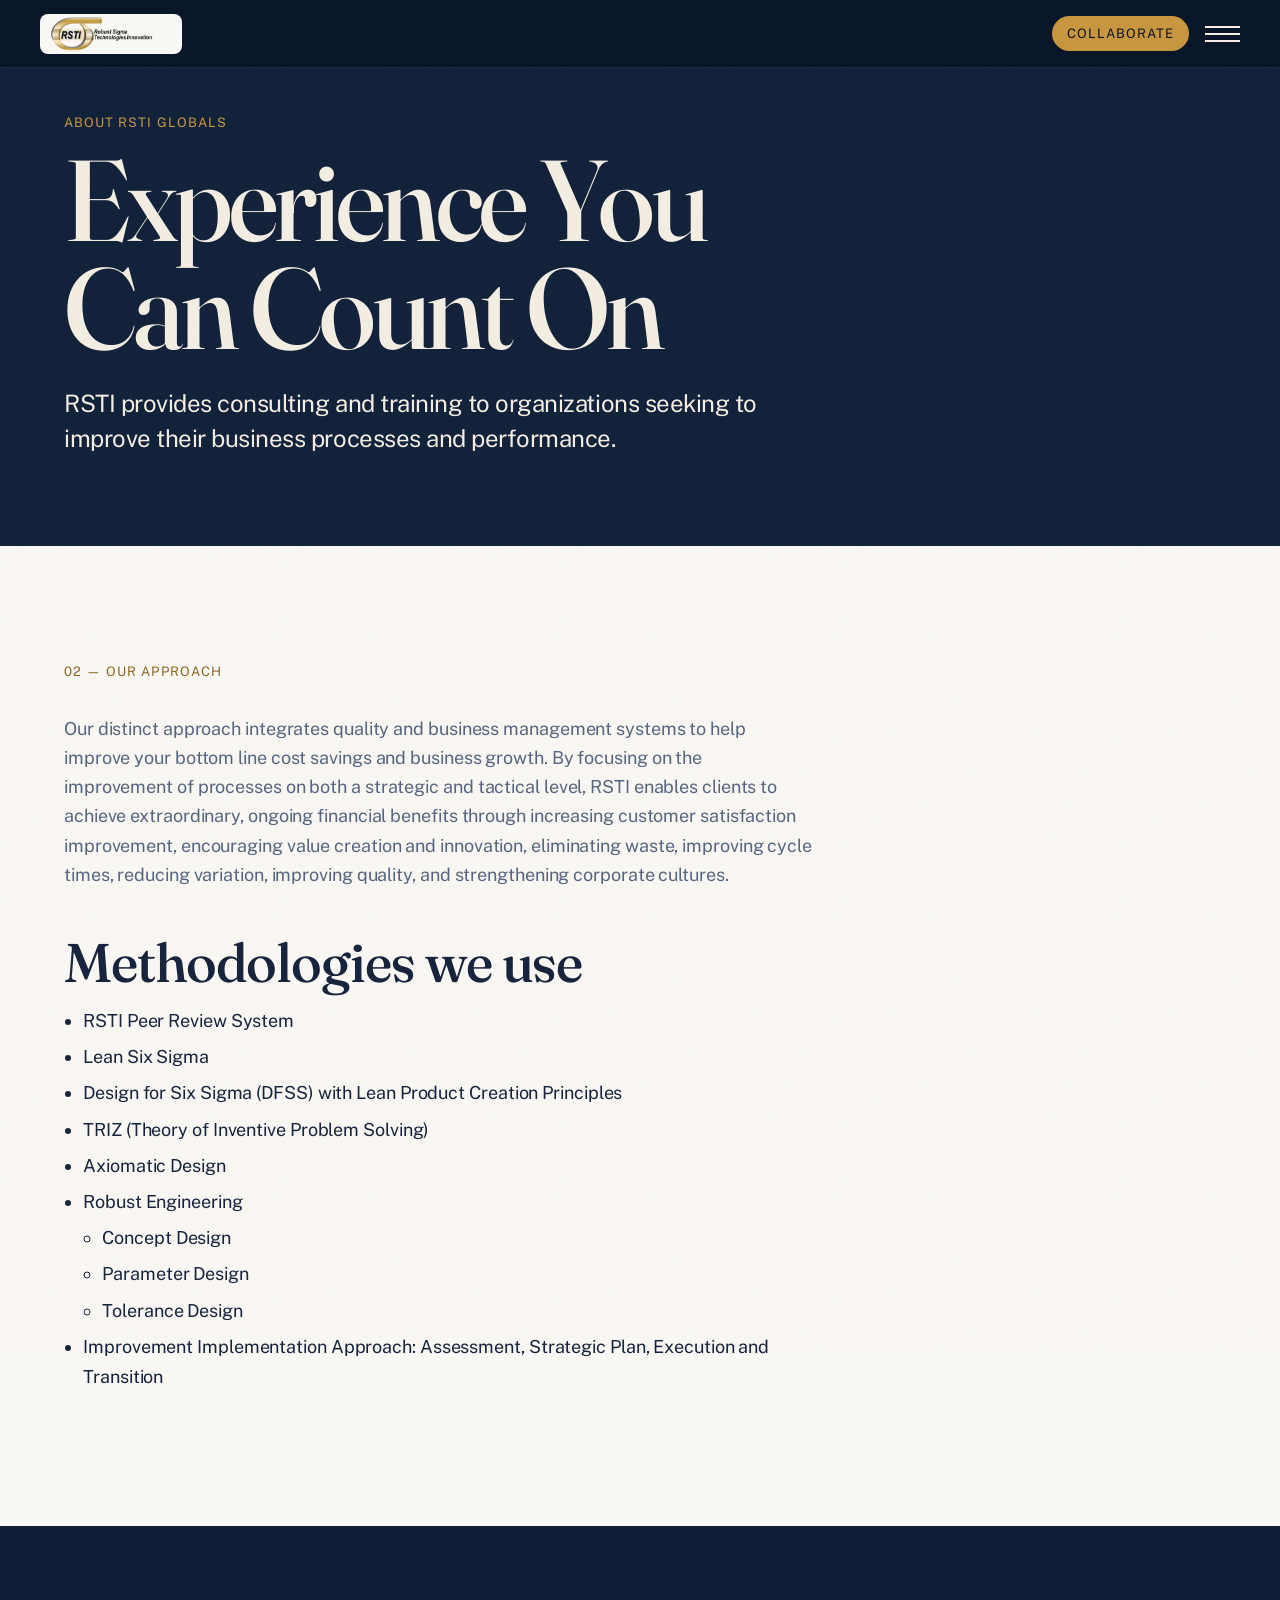
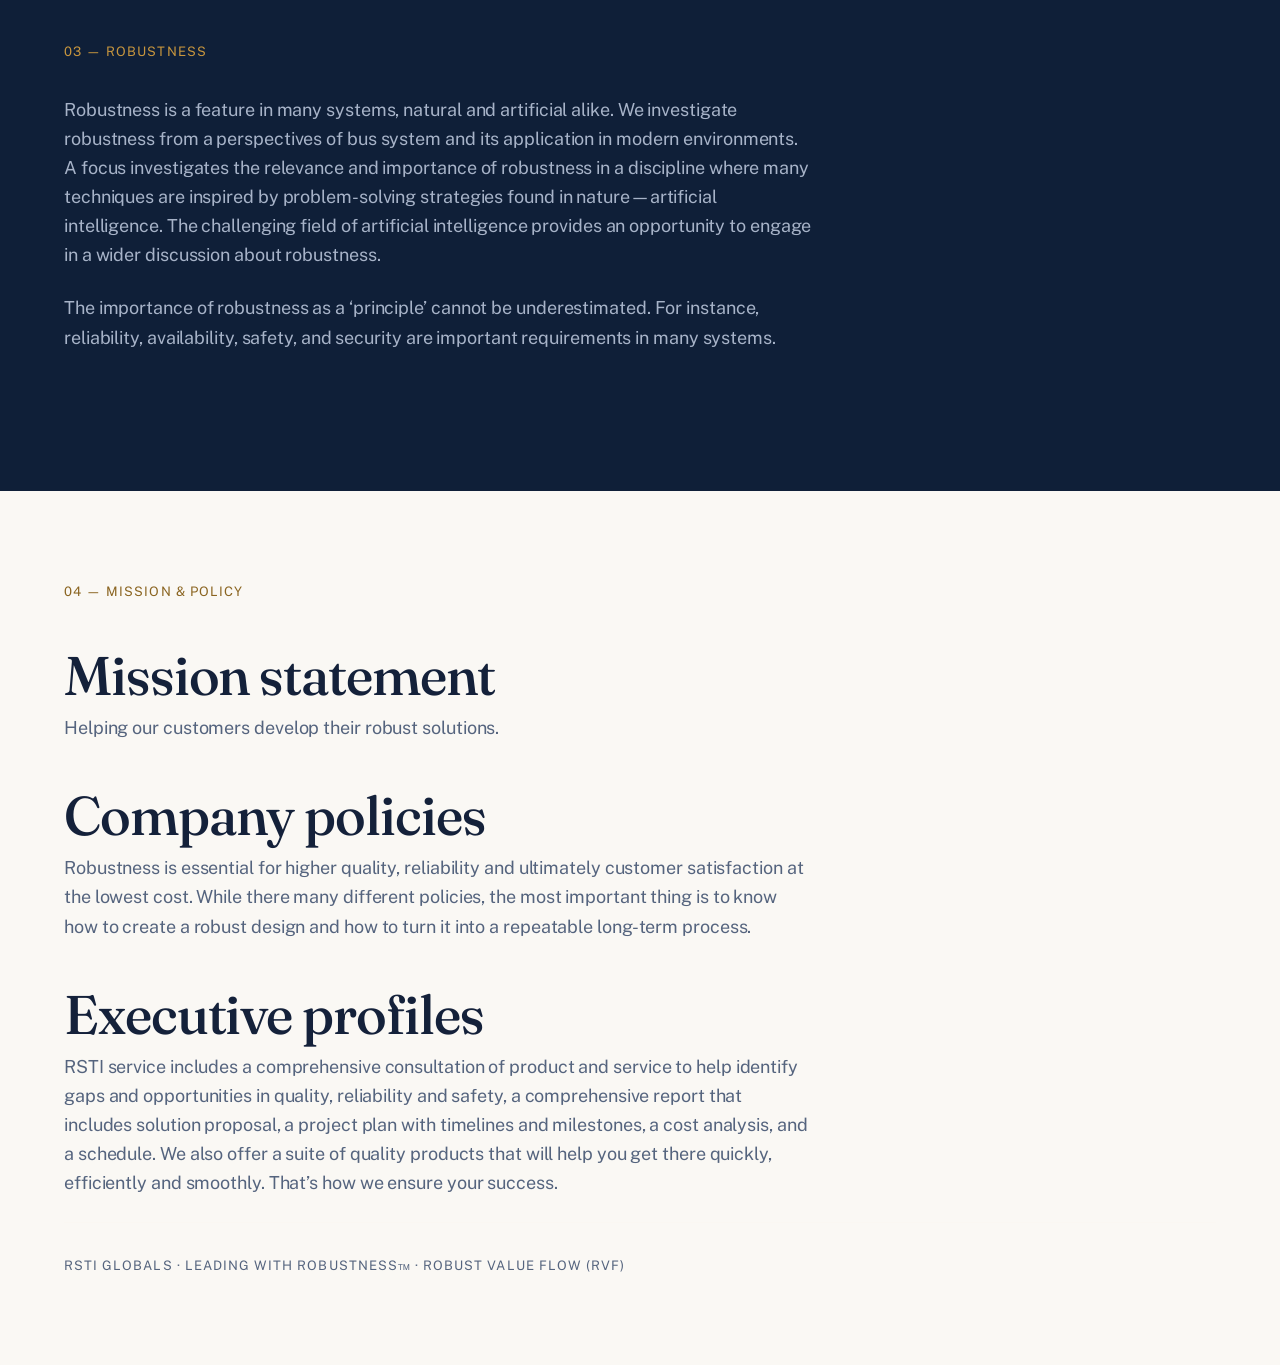
==== commit 93361527: "Use the RSTI logo in the menu; make the pathway tags clickable The logo replaces the RSTI Globals te" ====
--- a/about.html
+++ b/about.html
@@ -18,7 +18,7 @@
 <div class="sc-grain" aria-hidden="true"></div>
 
 <header class="site-nav">
-  <a class="site-nav__mark" href="index.html">RSTI <em>Globals</em></a>
+  <a class="site-nav__mark" href="index.html" aria-label="RSTI Globals, home"><img src="assets/rsti-logo.png" alt="RSTI, Robust Sigma Technologies Innovation" width="370" height="103"></a>
   <nav class="site-nav__links" id="site-nav-links" aria-label="Primary">
     <a href="index.html">Home</a>
     <a href="index.html#principles">Principles</a>
@@ -26,10 +26,9 @@
     <a href="index.html#programs">Programs</a>
     <a href="index.html#pathway">Pathway</a>
     <a href="index.html#industries">Where It Applies</a>
+    <a href="index.html#book">Book</a>
+    <a href="index.html#about">About</a>
     <a href="index.html#event">Upcoming</a>
-    <a href="index.html#book">Book</a>
-    <a href="gallery.html">Gallery</a>
-    <a href="about.html" class="is-current" aria-current="page">About</a>
   </nav>
   <div class="site-nav__right">
     <span class="site-nav__chapter" aria-hidden="true"><span class="folio__num">01</span><span class="folio__title">About</span></span>
--- a/site.css
+++ b/site.css
@@ -257,13 +257,6 @@
 .hero-lede { max-width: 46ch; margin-bottom: var(--sc-6); }
 .hero-thesis { max-width: 50ch; margin-bottom: var(--sc-7); font-size: var(--sc-t-sm); color: var(--sc-ink-soft); line-height: 1.6; }
 .hero-ctas { display: flex; flex-wrap: wrap; gap: var(--sc-6); margin-bottom: var(--sc-8); }
-.domain-list {
-  list-style: none; display: flex; flex-wrap: wrap; gap: 0 var(--sc-4);
-  padding: 0; margin: 0; font-family: var(--sc-font-mono); font-size: var(--sc-t-xs);
-  letter-spacing: var(--sc-track-wide); text-transform: uppercase; color: var(--sc-ink-soft);
-}
-.domain-list li + li::before { content: "·"; margin-right: var(--sc-4); color: var(--rsti-gold); }
-.domain-list li { display: flex; }
 
 /* ------------------------------------------------------------- trace rail --
    The side index: a clickable jump-to-section nav whose fill line is a
@@ -834,7 +827,6 @@
 .route-pair article { padding: var(--sc-4) var(--sc-5); border: 1px solid var(--sc-hairline); border-radius: var(--sc-r-md); }
 .route-pair .sc-label { color: var(--rsti-gold); margin: 0 0 var(--sc-2); }
 .route-pair p:not(.sc-label) { font-size: var(--sc-t-sm); line-height: 1.6; color: var(--sc-ink-soft); margin: 0; }
-.program-handoff { font-family: var(--sc-font-display); font-style: italic; font-size: var(--sc-t-lg); max-width: 60ch; margin: 0 0 var(--sc-5); }
 @media (max-width: 1100px) { .day-plan { grid-template-columns: repeat(2, minmax(0, 1fr)); } }
 @media (max-width: 700px) { .day-plan, .pathway-split, .route-pair { grid-template-columns: 1fr; } }
 
@@ -852,4 +844,129 @@
 .applies-example .sc-label { color: var(--rsti-gold-deep); margin: 0 0 var(--sc-2); }
 .applies-example p:not(.sc-label) { font-size: var(--sc-t-sm); line-height: 1.6; color: var(--sc-ink-soft); margin: 0; }
 .applies-close { font-family: var(--sc-font-display); font-style: italic; font-size: var(--sc-t-lg); line-height: 1.35; margin: 0; }
-@media (max-width: 980px) { .applies-grid, .applies-foot { grid-template-columns: 1fr; } }+@media (max-width: 980px) { .applies-grid, .applies-foot { grid-template-columns: 1fr; } }
+/* About */
+.about-grid { display: grid; grid-template-columns: 1.3fr 0.9fr 1.2fr; gap: var(--sc-7); align-items: start; margin-bottom: var(--sc-4); }
+.about-h2 { font-size: var(--sc-t-2xl); max-width: 14ch; margin: 0 0 var(--sc-3); }
+.about-lede { font-family: var(--sc-font-display); font-size: var(--sc-t-base); line-height: 1.4; margin: 0 0 var(--sc-3); }
+.about-col p:not(.about-lede):not(.about-k):not(.about-quote) { font-size: var(--sc-t-xs); line-height: 1.65; color: var(--sc-ink-soft); margin: 0 0 var(--sc-4); }
+.about-k { font-family: var(--sc-font-mono); font-size: var(--sc-t-xs); letter-spacing: var(--sc-track-wide); text-transform: uppercase; color: var(--rsti-gold); margin: 0 0 var(--sc-2); }
+.about-col p.about-k + p { margin-bottom: var(--sc-4); }
+.about-quote { margin: 0; padding: var(--sc-3) var(--sc-4); border-left: 3px solid var(--rsti-gold); font-family: var(--sc-font-display); font-style: italic; font-size: var(--sc-t-lg); line-height: 1.35; }
+.about-quote span { display: block; font-family: var(--sc-font-mono); font-style: normal; font-size: var(--sc-t-xs); letter-spacing: var(--sc-track-wide); text-transform: uppercase; color: var(--rsti-gold); margin-bottom: .25rem; }
+.about-methods { list-style: none; margin: 0; padding: 0; }
+.about-methods li { padding: .55rem 0; border-bottom: 1px solid var(--sc-hairline); font-size: var(--sc-t-sm); }
+.about-methods li:first-child { border-top: 1px solid var(--sc-hairline); }
+.about-methods li span { display: block; font-size: var(--sc-t-xs); color: var(--sc-ink-soft); margin-top: .15rem; }
+@media (max-width: 1100px) { .about-grid { grid-template-columns: 1fr; gap: var(--sc-6); } }
+
+/* Upcoming on a light chapter: deeper gold for contrast. */
+.home-page .chapter--light .event-card__date,
+.home-page .chapter--light .event-card__body .sc-label { color: var(--rsti-gold-deep); }
+
+/* Program roles and who-leads tags */
+.program-role { font-size: var(--sc-t-xs); font-weight: 600; margin: 0 0 var(--sc-2) !important; color: var(--sc-ink-soft); }
+.program-card .program-role--opex { color: var(--rsti-gold-deep); }
+.day-plan__who { display: inline-block; margin: 0 0 var(--sc-2); padding: .25em .7em; border-radius: var(--sc-r-pill); font-family: var(--sc-font-mono); font-size: .66rem; letter-spacing: .06em; text-transform: uppercase; border: 1px solid color-mix(in oklab, var(--sc-ink) 35%, transparent); color: var(--sc-ink-soft); }
+.day-plan__who--opex { background: var(--rsti-gold); border-color: var(--rsti-gold); color: #0b182b; font-weight: 600; }
+.program-card p.program-role { font-size: var(--sc-t-xs); line-height: 1.4; }
+
+/* Light-chapter contrast for gold accents (About, Collaborate). */
+.home-page .chapter--light .about-k,
+.home-page .chapter--light .about-quote span { color: var(--rsti-gold-deep); }
+.home-page .chapter--light .about-quote { border-left-color: var(--rsti-gold-deep); }
+
+/* Workshop example popup */
+.has-dialog { overflow: hidden; }
+.workshop-dialog { width: min(94vw, 980px); max-height: 90vh; padding: 0; border: 1px solid rgba(200,150,62,.35); border-radius: 14px; background: #0f1f38; color: #f4eee3; overflow: auto; }
+.workshop-dialog::backdrop { background: rgba(5,12,24,.72); backdrop-filter: blur(4px); }
+.workshop-dialog__close { position: absolute; top: .6rem; right: .8rem; z-index: 2; width: 2.4rem; height: 2.4rem; border-radius: 50%; border: 1px solid rgba(244,238,227,.3); background: rgba(15,31,56,.8); color: #f4eee3; font-size: 1.5rem; line-height: 1; cursor: pointer; }
+.workshop-dialog__close:hover { border-color: var(--rsti-gold); color: var(--rsti-gold); }
+.workshop-dialog__grid { display: grid; grid-template-columns: 0.8fr 1.2fr; }
+.workshop-dialog__media { margin: 0; background: #0b1830; display: flex; flex-direction: column; justify-content: center; padding: var(--sc-5); }
+.workshop-dialog__media svg { width: 100%; height: auto; max-height: 60vh; }
+.workshop-dialog__media figcaption { font-size: var(--sc-t-xs); color: #8fa0b8; text-align: center; margin-top: var(--sc-3); }
+.workshop-dialog__body { padding: var(--sc-7) var(--sc-7) var(--sc-6); }
+.workshop-dialog .sc-label { color: var(--rsti-gold); margin: 0 0 var(--sc-2); }
+.workshop-dialog h3 { font-family: var(--sc-font-display); font-weight: 500; font-size: var(--sc-t-2xl); line-height: 1.1; margin: 0 0 var(--sc-3); }
+.wd-lead { font-family: var(--sc-font-display); font-style: italic; font-size: var(--sc-t-lg); color: var(--rsti-gold); margin: 0 0 var(--sc-4); }
+.wd-text { font-size: var(--sc-t-sm); line-height: 1.65; color: #c3cfdd; margin: 0 0 var(--sc-4); }
+.wd-steps { list-style: none; margin: 0 0 var(--sc-4); padding: 0; display: grid; gap: var(--sc-3); }
+.wd-steps li { display: grid; grid-template-columns: 2rem 1fr; gap: var(--sc-3); align-items: start; font-size: var(--sc-t-sm); line-height: 1.5; color: #c3cfdd; }
+.wd-steps span { width: 2rem; height: 2rem; border-radius: 50%; display: grid; place-items: center; border: 2px solid var(--rsti-gold); color: var(--rsti-gold); font-family: var(--sc-font-mono); font-size: var(--sc-t-xs); font-weight: 600; }
+.wd-steps b { display: block; color: #f4eee3; font-family: var(--sc-font-display); font-weight: 500; font-size: var(--sc-t-base); }
+.wd-why { display: grid; grid-template-columns: 1fr 1fr; gap: var(--sc-4); margin-bottom: var(--sc-4); }
+.wd-why p { margin: 0; padding: var(--sc-3) var(--sc-4); border-left: 3px solid var(--rsti-gold); background: rgba(244,238,227,.06); font-size: var(--sc-t-xs); line-height: 1.55; color: #c3cfdd; }
+.wd-why b { color: #f4eee3; }
+@media (max-width: 760px) { .workshop-dialog { width: 100vw; max-width: 100vw; max-height: 100vh; height: 100vh; border-radius: 0; } .workshop-dialog__grid, .wd-why { grid-template-columns: 1fr; } .workshop-dialog__media svg { max-height: 30vh; } .workshop-dialog__body { padding: var(--sc-5); } }
+.wd-days { display: grid; gap: var(--sc-3); margin: 0 0 var(--sc-4); }
+.wd-days section { padding: var(--sc-3) var(--sc-4); border-left: 3px solid var(--rsti-gold); background: rgba(244,238,227,.06); }
+.wd-days h4 { font-family: var(--sc-font-display); font-weight: 500; font-size: var(--sc-t-base); margin: 0 0 var(--sc-2); color: #f4eee3; }
+.wd-days h4 span { font-family: var(--sc-font-mono); font-size: var(--sc-t-xs); letter-spacing: var(--sc-track-wide); text-transform: uppercase; color: var(--rsti-gold); margin-right: .5rem; }
+.wd-days ul { margin: 0; padding-left: 1.1rem; font-size: var(--sc-t-xs); line-height: 1.55; color: #c3cfdd; }
+.wd-days li + li { margin-top: .2rem; }
+
+/* Program cards: whole card opens its popup */
+.program-card { position: relative; cursor: pointer; transition: transform 200ms var(--sc-ease-out); }
+.program-card:hover { transform: translateY(-4px); }
+.program-open { background: none; border: 0; padding: 0; margin: 0; font: inherit; color: inherit; text-align: left; letter-spacing: inherit; cursor: pointer; }
+.program-open::after { content: ""; position: absolute; inset: 0; }
+.program-card:hover .program-open { text-decoration: underline; text-decoration-color: var(--rsti-gold); text-underline-offset: .2em; }
+.program-card:has(.program-open:focus-visible) { outline: 2px solid var(--rsti-gold); outline-offset: 8px; border-radius: 4px; }
+
+/* Full-screen workshop popup */
+.workshop-dialog { width: 100vw; max-width: 100vw; height: 100vh; max-height: 100vh; border: 0; border-radius: 0; }
+.workshop-dialog__grid { grid-template-columns: 1.5fr 1fr; min-height: 100%; }
+.workshop-dialog__media { position: sticky; top: 0; height: 100vh; padding: var(--sc-7); justify-content: center; align-items: center; }
+.workshop-dialog__media svg { max-height: 62vh; }
+.workshop-dialog__body { padding: var(--sc-10) var(--sc-8) var(--sc-9); max-width: 680px; }
+.workshop-dialog__close { top: 1rem; right: 1.2rem; width: 2.8rem; height: 2.8rem; position: fixed; }
+.workshop-dialog__media.has-media > svg, .workshop-dialog__media.has-media > figcaption { display: none; }
+.wd-gallery { width: 100%; }
+.wd-stage { aspect-ratio: 16 / 9; background: #000; border-radius: 10px; overflow: hidden; }
+.wd-stage img, .wd-stage video, .wd-stage iframe { width: 100%; height: 100%; object-fit: contain; border: 0; display: block; }
+.wd-cap { min-height: 1.4em; margin: var(--sc-3) 0 0; font-size: var(--sc-t-sm); color: #c3cfdd; text-align: center; }
+.wd-thumbs { display: flex; flex-wrap: wrap; gap: .5rem; justify-content: center; margin-top: var(--sc-3); }
+.wd-thumbs button { width: 2.6rem; height: 2.6rem; border-radius: 8px; border: 1px solid rgba(244,238,227,.3); background: rgba(244,238,227,.06); color: #f4eee3; cursor: pointer; font-family: var(--sc-font-mono); font-size: var(--sc-t-xs); }
+.wd-thumbs button.is-on { border-color: var(--rsti-gold); color: var(--rsti-gold); }
+@media (max-width: 900px) { .workshop-dialog__grid { grid-template-columns: 1fr; } .workshop-dialog__media { position: static; height: auto; padding: var(--sc-6) var(--sc-5) var(--sc-3); } .workshop-dialog__body { padding: var(--sc-5); max-width: none; } }
+
+/* Play icon on program cards */
+.program-card h3 { padding-right: 3.4rem; }
+.program-play { position: absolute; top: calc(var(--sc-4) - 2px); right: 0; width: 2.6rem; height: 2.6rem; border-radius: 50%; border: 2px solid var(--rsti-gold-deep); display: grid; place-items: center; transition: background 160ms, border-color 160ms, transform 160ms; }
+.program-play svg { width: 1.3rem; height: 1.3rem; fill: var(--rsti-gold-deep); margin-left: 2px; transition: fill 160ms; }
+.program-play::after { content: "See it in action"; position: absolute; right: calc(100% + .6rem); top: 50%; transform: translateY(-50%); white-space: nowrap; padding: .3em .7em; border-radius: 999px; background: #0f1f38; color: #f4eee3; font-family: var(--sc-font-mono); font-size: .66rem; letter-spacing: .08em; text-transform: uppercase; opacity: 0; pointer-events: none; transition: opacity 160ms; }
+.program-card:hover .program-play, .program-card:has(.program-open:focus-visible) .program-play { background: var(--rsti-gold); border-color: var(--rsti-gold); transform: scale(1.06); }
+.program-card:hover .program-play svg, .program-card:has(.program-open:focus-visible) .program-play svg { fill: #0b182b; }
+.program-card:hover .program-play::after, .program-card:has(.program-open:focus-visible) .program-play::after { opacity: 1; }.wd-steps em { font-style: normal; font-family: var(--sc-font-mono); font-size: var(--sc-t-xs); letter-spacing: .06em; text-transform: uppercase; color: var(--rsti-gold); margin-left: .5rem; }
+.wd-thumbs button.has-img { width: 4.2rem; height: 3rem; background-size: cover; background-position: center; padding: 0; }
+.wd-stage.is-photo { aspect-ratio: auto; height: min(66vh, 640px); }
+.wd-stage.is-photo img { object-fit: contain; }
+
+/* Thin page footer */
+.site-footer { position: relative; z-index: 1; display: flex; flex-wrap: wrap; justify-content: space-between; gap: .25rem 1.5rem; padding: .7rem clamp(1.25rem, 4vw, 2.5rem); background: #0b182b; color: #8fa0b8; font-family: var(--sc-font-mono); font-size: .66rem; letter-spacing: .08em; text-transform: uppercase; border-top: 1px solid rgba(244,238,227,.1); }
+@media (max-width: 760px) { .site-footer { justify-content: center; text-align: center; } }
+
+/* Pathway route cards open their workshop popup */
+.route-card { position: relative; cursor: pointer; padding-right: 4.6rem !important; transition: transform 200ms var(--sc-ease-out), border-color 160ms, background 160ms; }
+.route-card:hover { transform: translateY(-3px); border-color: var(--rsti-gold); background: color-mix(in oklab, var(--sc-ink) 5%, transparent); }
+.route-card .program-play { top: var(--sc-4); right: var(--sc-4); border-color: var(--rsti-gold); }
+.route-card .program-play svg { fill: var(--rsti-gold); }
+.route-card .program-play::after { background: #f4eee3; color: #0b182b; }
+.route-card:hover .program-play, .route-card:has(.program-open:focus-visible) .program-play { background: var(--rsti-gold); transform: scale(1.06); }
+.route-card:hover .program-play svg, .route-card:has(.program-open:focus-visible) .program-play svg { fill: #0b182b; }
+.route-card:hover .program-play::after, .route-card:has(.program-open:focus-visible) .program-play::after { opacity: 1; }
+.route-card .program-open { text-align: left; }
+.route-card:hover .program-open { text-decoration: underline; text-decoration-color: var(--rsti-gold); text-underline-offset: .2em; }
+.route-card:has(.program-open:focus-visible) { outline: 2px solid var(--rsti-gold); outline-offset: 4px; }
+
+/* Logo badge in the menu (the logo's text is black, so it sits on a light plate) */
+.site-nav__mark { display: inline-flex; align-items: center; background: #faf8f4; border-radius: 8px; padding: 3px 10px; }
+.site-nav__mark img { display: block; height: 34px; width: auto; }
+
+/* Clickable timeline tags */
+button.day-plan__who { cursor: pointer; transition: background 160ms, transform 160ms; }
+button.day-plan__who--opex:hover { background: #e2b667; border-color: #e2b667; transform: translateY(-1px); }
+.day-plan__who--pair button { background: none; border: 0; padding: 0; margin: 0; font: inherit; letter-spacing: inherit; text-transform: inherit; color: inherit; cursor: pointer; text-decoration: underline; text-decoration-color: color-mix(in oklab, var(--sc-ink) 40%, transparent); text-underline-offset: .2em; }
+.day-plan__who--pair button:hover, .day-plan__who--pair button:focus-visible { color: var(--rsti-gold); text-decoration-color: var(--rsti-gold); }
+button.day-plan__who--opex:focus-visible { outline: 2px solid #f4eee3; outline-offset: 2px; }
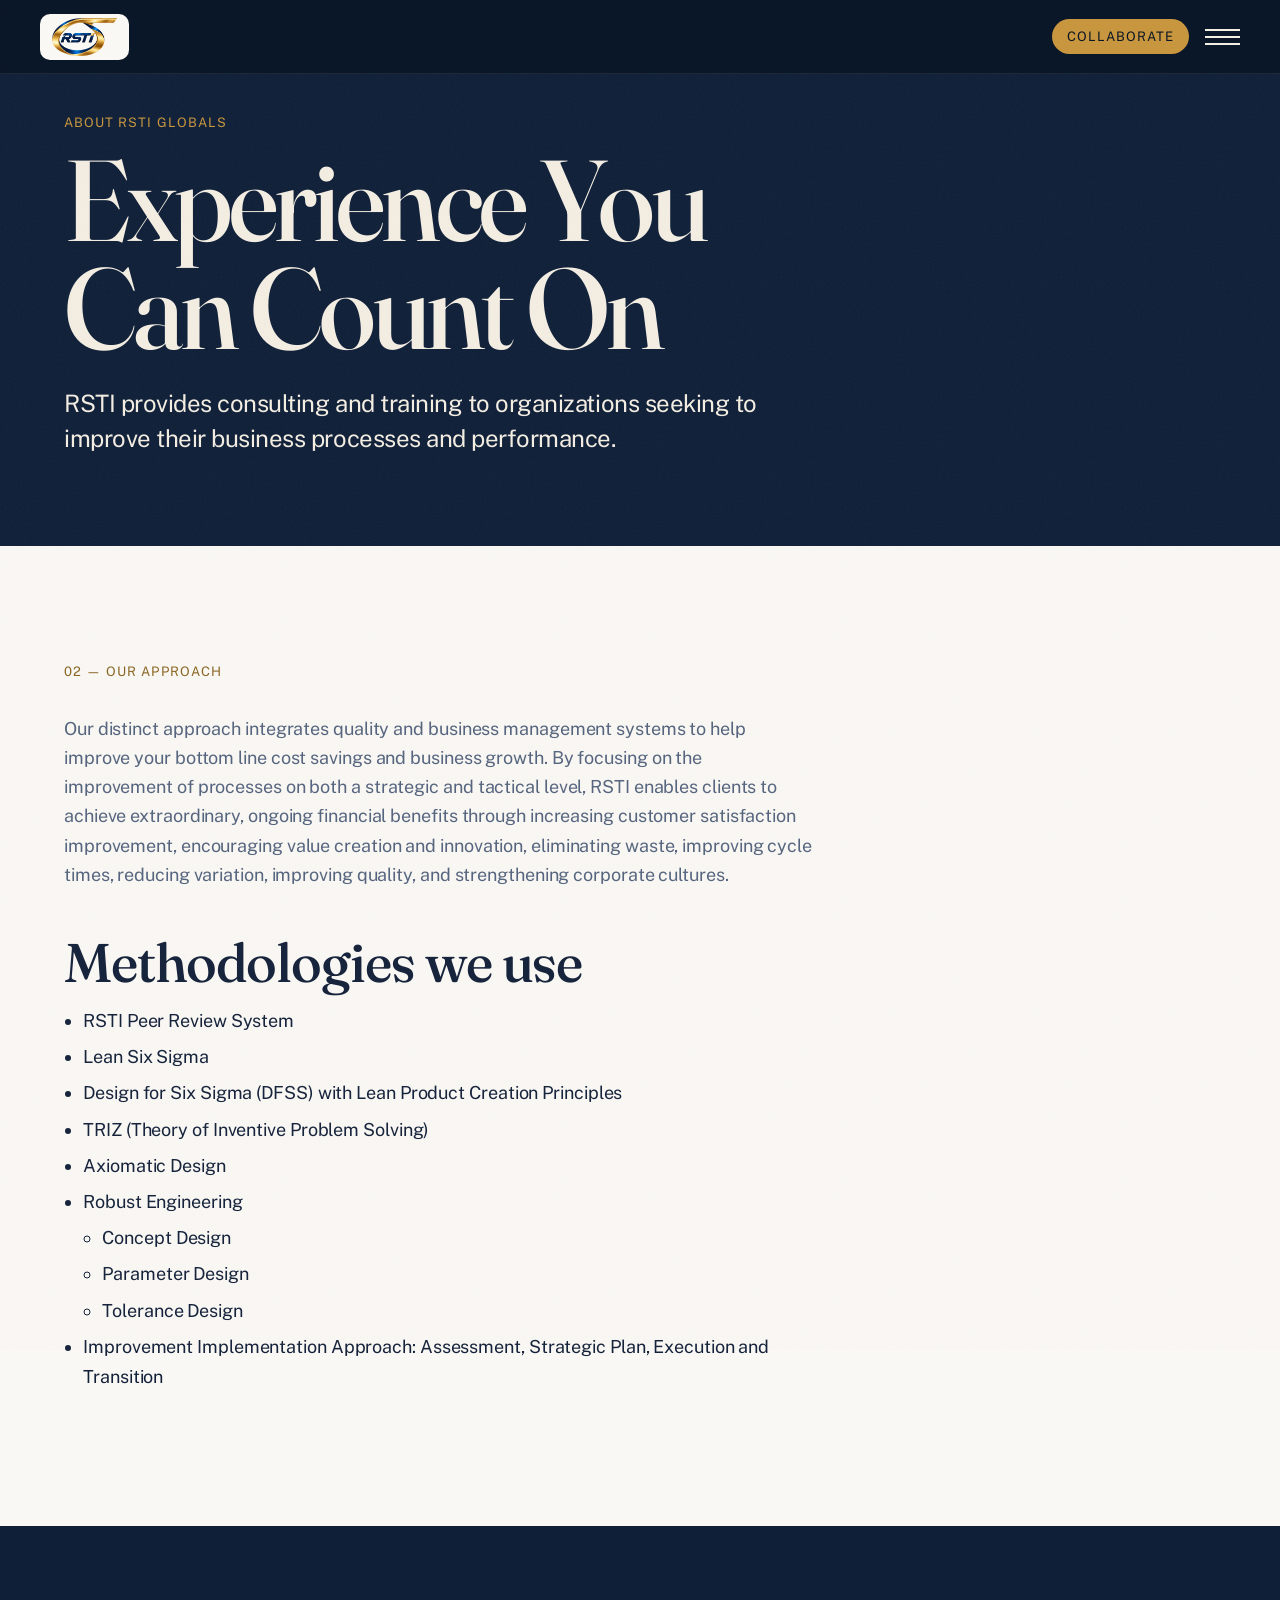
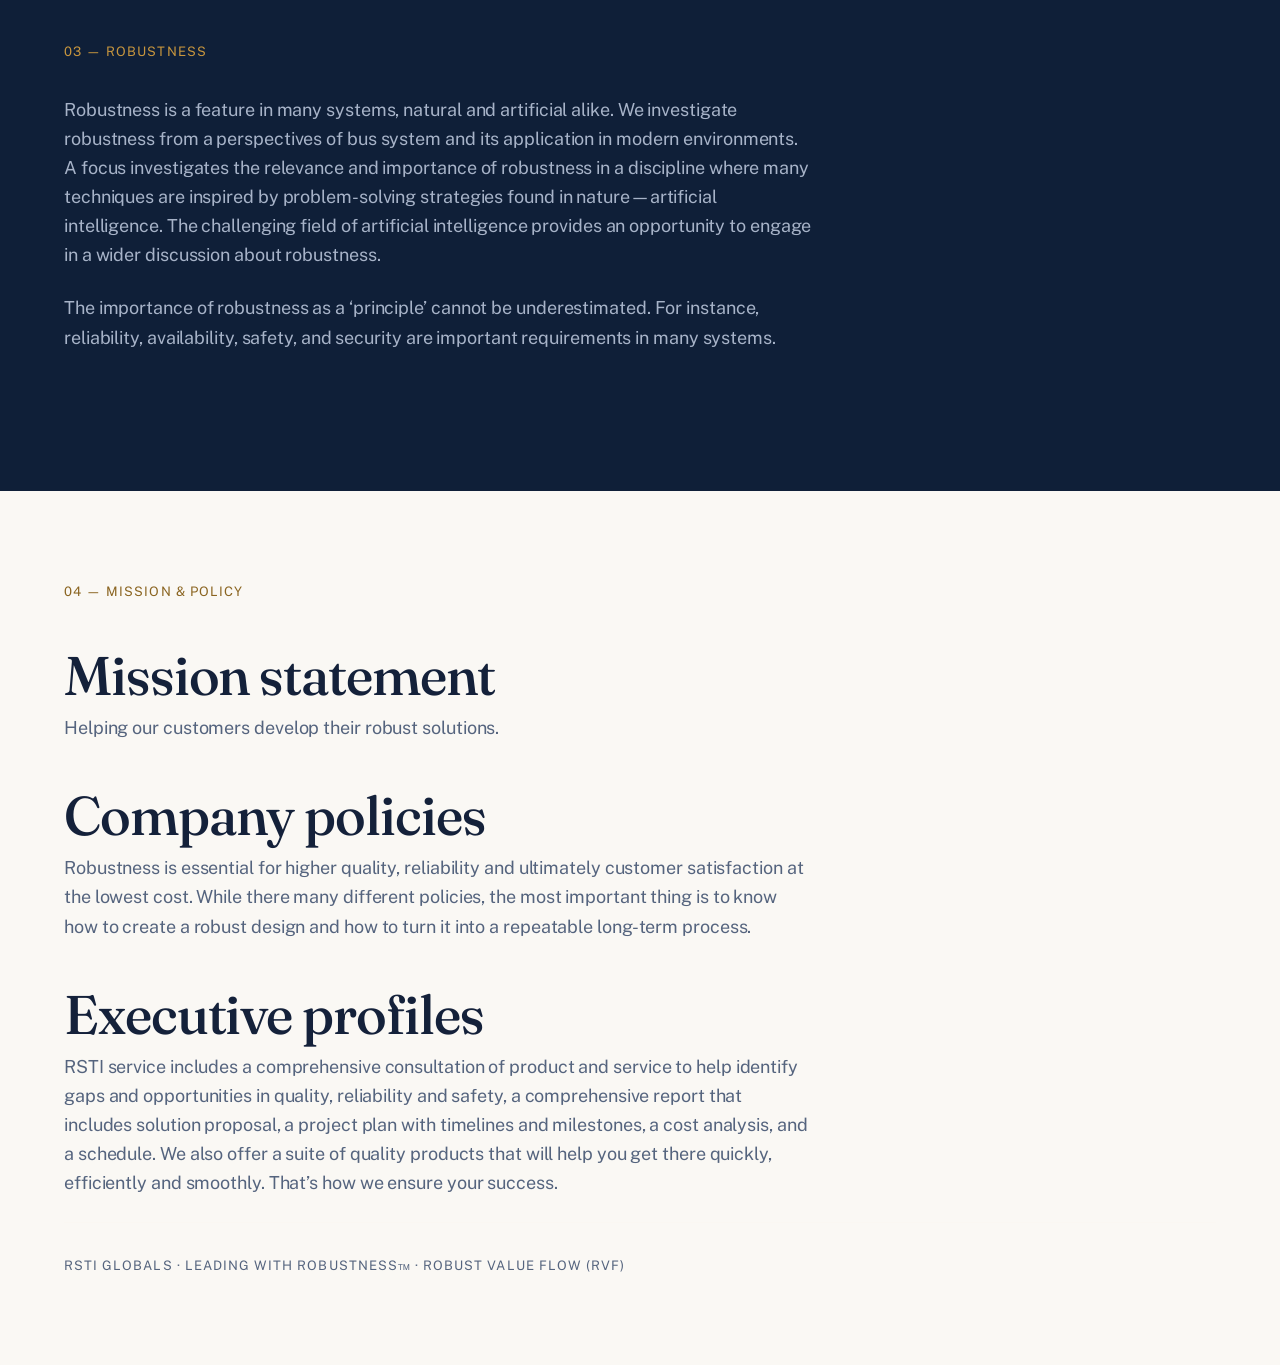
==== commit 33956cd4: "Swap in the new gold-and-blue RSTI logo Cropped to its content and sized for the menu, still on a li" ====
--- a/about.html
+++ b/about.html
@@ -18,7 +18,7 @@
 <div class="sc-grain" aria-hidden="true"></div>
 
 <header class="site-nav">
-  <a class="site-nav__mark" href="index.html" aria-label="RSTI Globals, home"><img src="assets/rsti-logo.png" alt="RSTI, Robust Sigma Technologies Innovation" width="370" height="103"></a>
+  <a class="site-nav__mark" href="index.html" aria-label="RSTI Globals, home"><img src="assets/rsti-logo.png" alt="RSTI" width="256" height="150"></a>
   <nav class="site-nav__links" id="site-nav-links" aria-label="Primary">
     <a href="index.html">Home</a>
     <a href="index.html#principles">Principles</a>
--- a/site.css
+++ b/site.css
@@ -961,8 +961,8 @@
 .route-card:has(.program-open:focus-visible) { outline: 2px solid var(--rsti-gold); outline-offset: 4px; }
 
 /* Logo badge in the menu (the logo's text is black, so it sits on a light plate) */
-.site-nav__mark { display: inline-flex; align-items: center; background: #faf8f4; border-radius: 8px; padding: 3px 10px; }
-.site-nav__mark img { display: block; height: 34px; width: auto; }
+.site-nav__mark { display: inline-flex; align-items: center; background: #faf8f4; border-radius: 10px; padding: 4px 12px; }
+.site-nav__mark img { display: block; height: 38px; width: auto; }
 
 /* Clickable timeline tags */
 button.day-plan__who { cursor: pointer; transition: background 160ms, transform 160ms; }
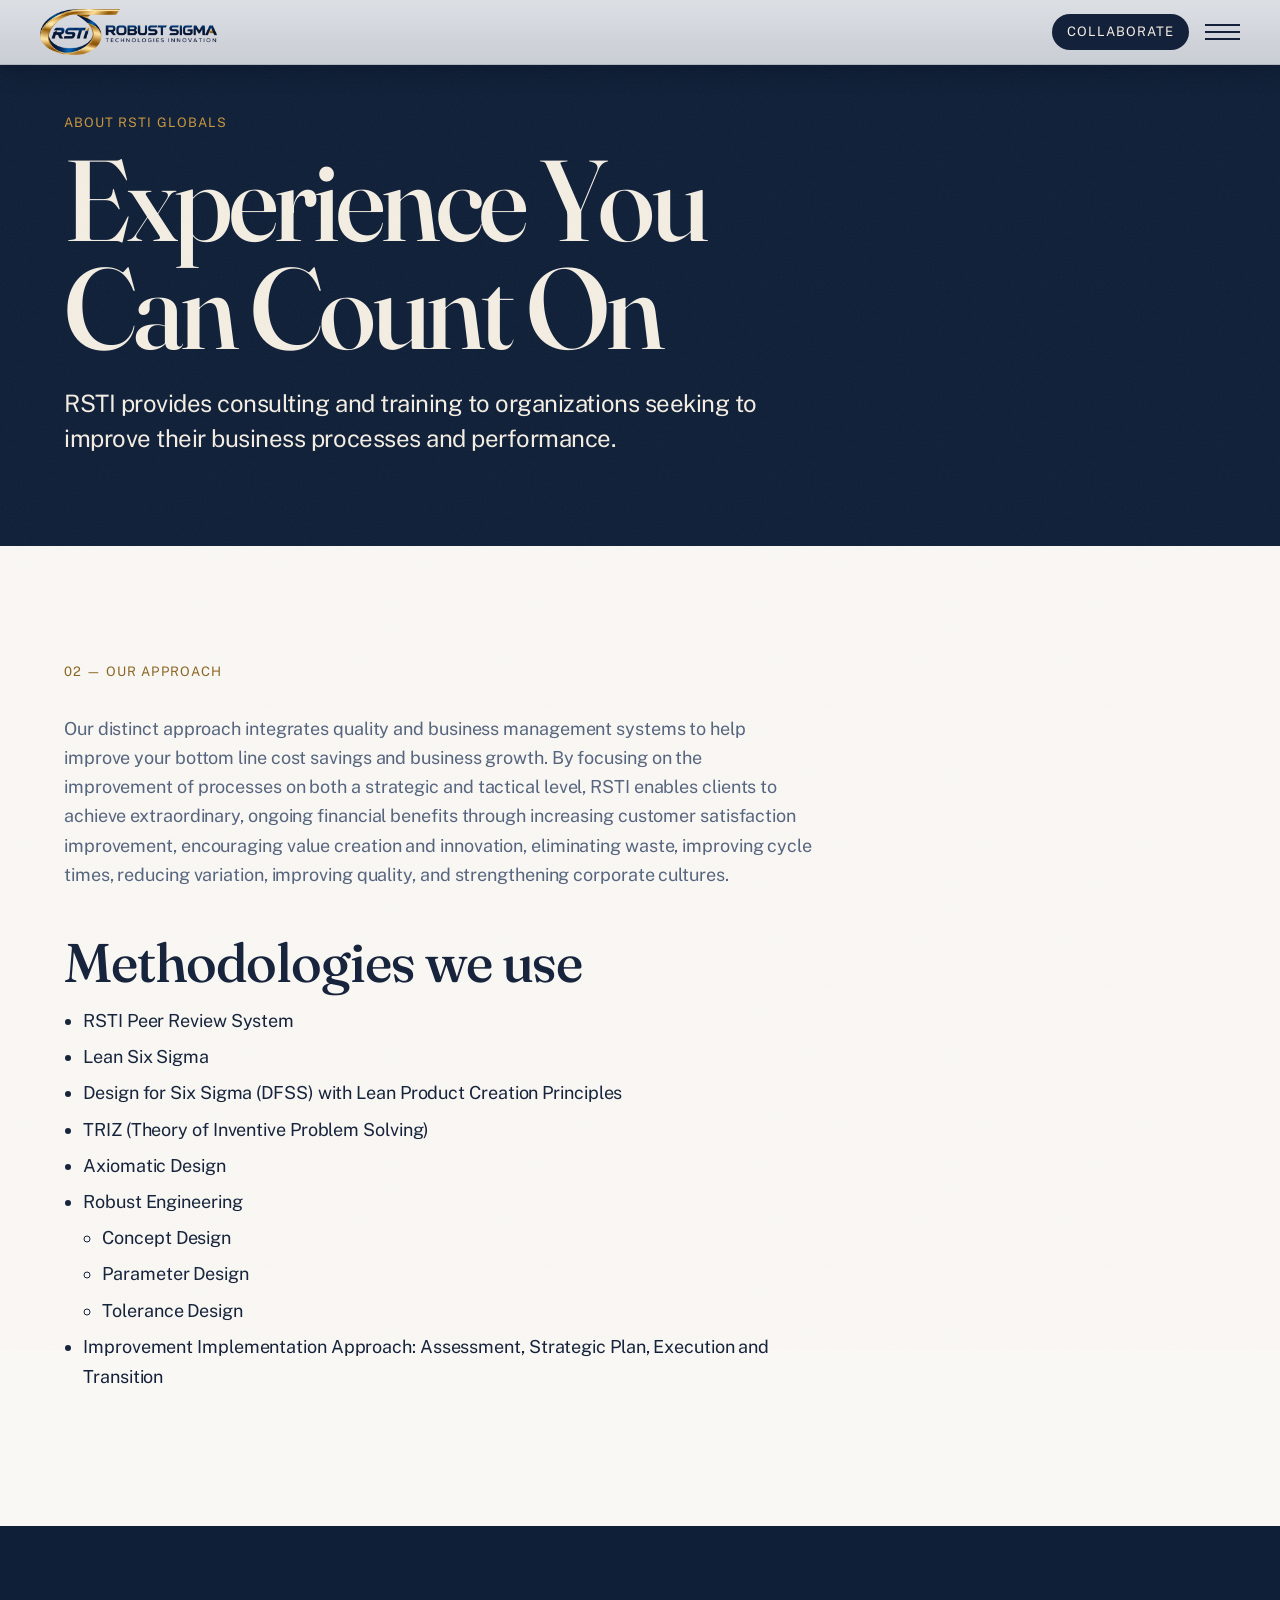
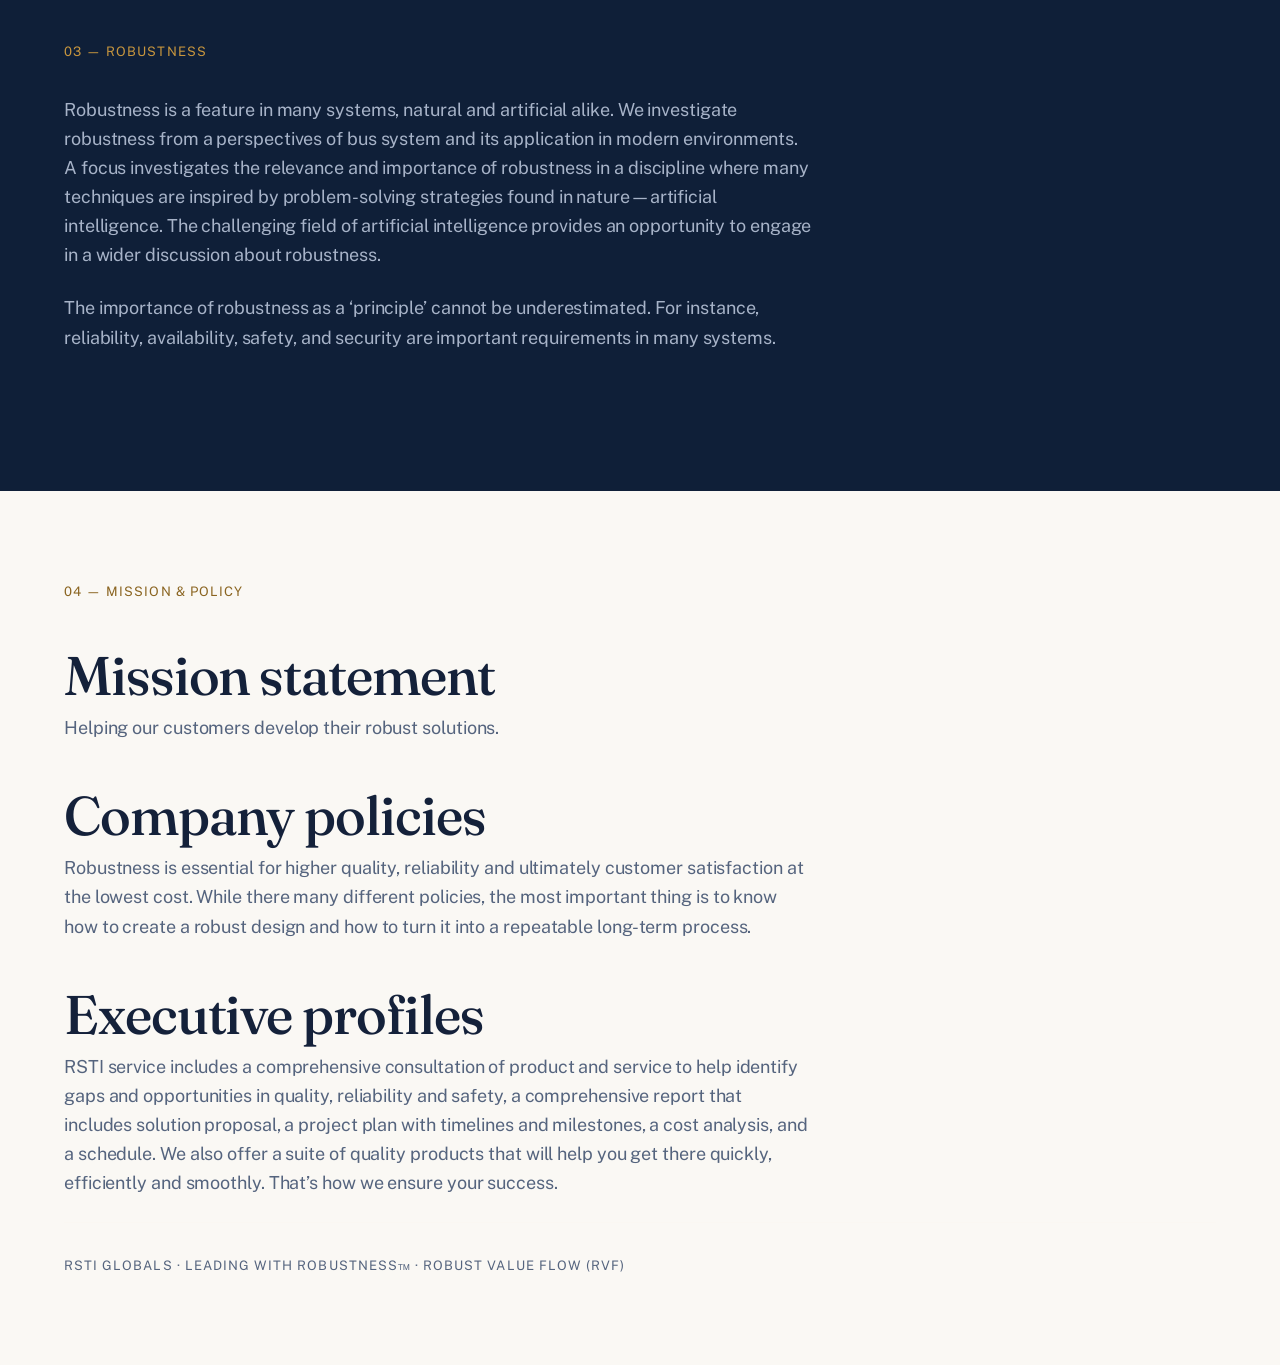
==== commit ac563989: "Gray menu with the wide RSTI logo; consistent centered Next buttons Menu bar is a light cool gray wi" ====
--- a/about.html
+++ b/about.html
@@ -18,7 +18,7 @@
 <div class="sc-grain" aria-hidden="true"></div>
 
 <header class="site-nav">
-  <a class="site-nav__mark" href="index.html" aria-label="RSTI Globals, home"><img src="assets/rsti-logo.png" alt="RSTI" width="256" height="150"></a>
+  <a class="site-nav__mark" href="index.html" aria-label="RSTI Globals, home"><img src="assets/rsti-logo.png" alt="RSTI, Robust Sigma Technologies Innovation" width="578" height="150"></a>
   <nav class="site-nav__links" id="site-nav-links" aria-label="Primary">
     <a href="index.html">Home</a>
     <a href="index.html#principles">Principles</a>
--- a/site.css
+++ b/site.css
@@ -372,8 +372,6 @@
 @media (max-width: 640px) { .principle-grid { grid-template-columns: 1fr; } }
 
 /* Next-section button at the bottom of each chapter. */
-.next-section { margin: var(--sc-8) 0 0; }
-.framework-actions { display: flex; flex-wrap: wrap; gap: var(--sc-3); }
 /* --------------------------------------------------------------- stats -- */
 .stats-row { display: grid; grid-template-columns: repeat(4, 1fr); gap: var(--sc-7); }
 .stat-num { color: var(--rsti-gold-deep); }
@@ -809,7 +807,6 @@
 .program-card h3 { font-family: var(--sc-font-display); font-weight: 500; font-size: var(--sc-t-lg); line-height: 1.2; min-height: 2.4em; margin: 0 0 var(--sc-3); letter-spacing: var(--sc-track-snug); }
 .program-k { font-family: var(--sc-font-mono); font-size: var(--sc-t-xs); letter-spacing: var(--sc-track-wide); text-transform: uppercase; color: var(--rsti-gold-deep); margin: var(--sc-4) 0 var(--sc-1); }
 .program-card p:not(.program-k) { font-size: var(--sc-t-sm); line-height: 1.6; margin: 0; }
-.program-actions { display: flex; flex-wrap: wrap; gap: var(--sc-3); }
 @media (max-width: 980px) { .program-grid { grid-template-columns: 1fr; gap: var(--sc-6); } }
 /* Pathway: 90-day plan */
 .pathway-h2 { max-width: 24ch; font-size: var(--sc-t-2xl); margin-bottom: var(--sc-4); }
@@ -960,9 +957,6 @@
 .route-card:hover .program-open { text-decoration: underline; text-decoration-color: var(--rsti-gold); text-underline-offset: .2em; }
 .route-card:has(.program-open:focus-visible) { outline: 2px solid var(--rsti-gold); outline-offset: 4px; }
 
-/* Logo badge in the menu (the logo's text is black, so it sits on a light plate) */
-.site-nav__mark { display: inline-flex; align-items: center; background: #faf8f4; border-radius: 10px; padding: 4px 12px; }
-.site-nav__mark img { display: block; height: 38px; width: auto; }
 
 /* Clickable timeline tags */
 button.day-plan__who { cursor: pointer; transition: background 160ms, transform 160ms; }
@@ -970,3 +964,32 @@
 .day-plan__who--pair button { background: none; border: 0; padding: 0; margin: 0; font: inherit; letter-spacing: inherit; text-transform: inherit; color: inherit; cursor: pointer; text-decoration: underline; text-decoration-color: color-mix(in oklab, var(--sc-ink) 40%, transparent); text-underline-offset: .2em; }
 .day-plan__who--pair button:hover, .day-plan__who--pair button:focus-visible { color: var(--rsti-gold); text-decoration-color: var(--rsti-gold); }
 button.day-plan__who--opex:focus-visible { outline: 2px solid #f4eee3; outline-offset: 2px; }
+
+
+/* Menu bar: light cool gray so the logo and its navy lettering stand out (not white) */
+.site-nav { background: linear-gradient(180deg, #dcdfe4 0%, #c9cdd4 100%); border-bottom: 1px solid rgba(20,33,58,.22); box-shadow: 0 6px 20px rgba(5,12,24,.28); backdrop-filter: none; padding-block: .55rem; }
+.site-nav__mark { display: inline-flex; align-items: center; background: none; padding: 0; border-radius: 0; }
+.site-nav__mark img { display: block; height: 46px; width: auto; }
+.site-nav__links a { color: rgba(20,33,58,.78); }
+.site-nav__links a:hover, .site-nav__links a.is-current { color: #14213a; border-color: var(--rsti-gold-deep); }
+.site-nav__chapter { color: rgba(20,33,58,.55); }
+.site-nav__chapter .folio__num { color: var(--rsti-gold-deep); }
+.site-nav__cta { background: #14213a; color: #f4eee3; }
+.site-nav__cta:hover { background: #1d3358; }
+.site-nav__toggle span { background: #14213a; }
+@media (max-width: 1400px) { .site-nav__links { border-top-color: rgba(20,33,58,.18); } }@media (max-width: 1400px) { .site-nav__links { flex: 0 0 100%; } }
+@media (min-width: 981px) and (max-width: 1400px) { .site-nav__links { padding-left: 3.4rem; } }
+
+
+/* Next-section buttons: centered, one style everywhere, with a visible down arrow */
+.home-page main > .chapter:not(#hero) { flex-direction: column; justify-content: center; align-items: stretch; }
+.next-section { display: flex; justify-content: center; margin: var(--sc-7) 0 0; }
+.next-section .link-cta { padding: .9rem 1.8rem; gap: .8rem; font-size: var(--sc-t-base); box-shadow: 0 6px 18px rgba(15,31,56,.22); }
+.next-section .link-cta span, .hero-ctas .workshop-button span { display: inline-block; font-size: 1.35em; line-height: 1; }
+.next-section .link-cta span, .hero-ctas .workshop-button span { animation: next-bob 1.8s ease-in-out infinite; }
+.next-section .link-cta:hover span { transform: none; }
+@keyframes next-bob { 0%, 100% { transform: translateY(-2px); } 50% { transform: translateY(4px); } }
+@media (prefers-reduced-motion: reduce) { .next-section .link-cta span, .hero-ctas .workshop-button span { animation: none; } }.home-page #framework .framework-stage { padding-bottom: clamp(.5rem, 1.5vh, 1rem); }
+.home-page #framework .next-section { margin-top: 0; padding-bottom: clamp(2.5rem, 6vh, 4.5rem); }
+.home-page #framework .framework-stage { padding-top: 4.4rem; }
+.home-page #framework .next-section { padding-bottom: clamp(1.5rem, 3.5vh, 2.5rem); }
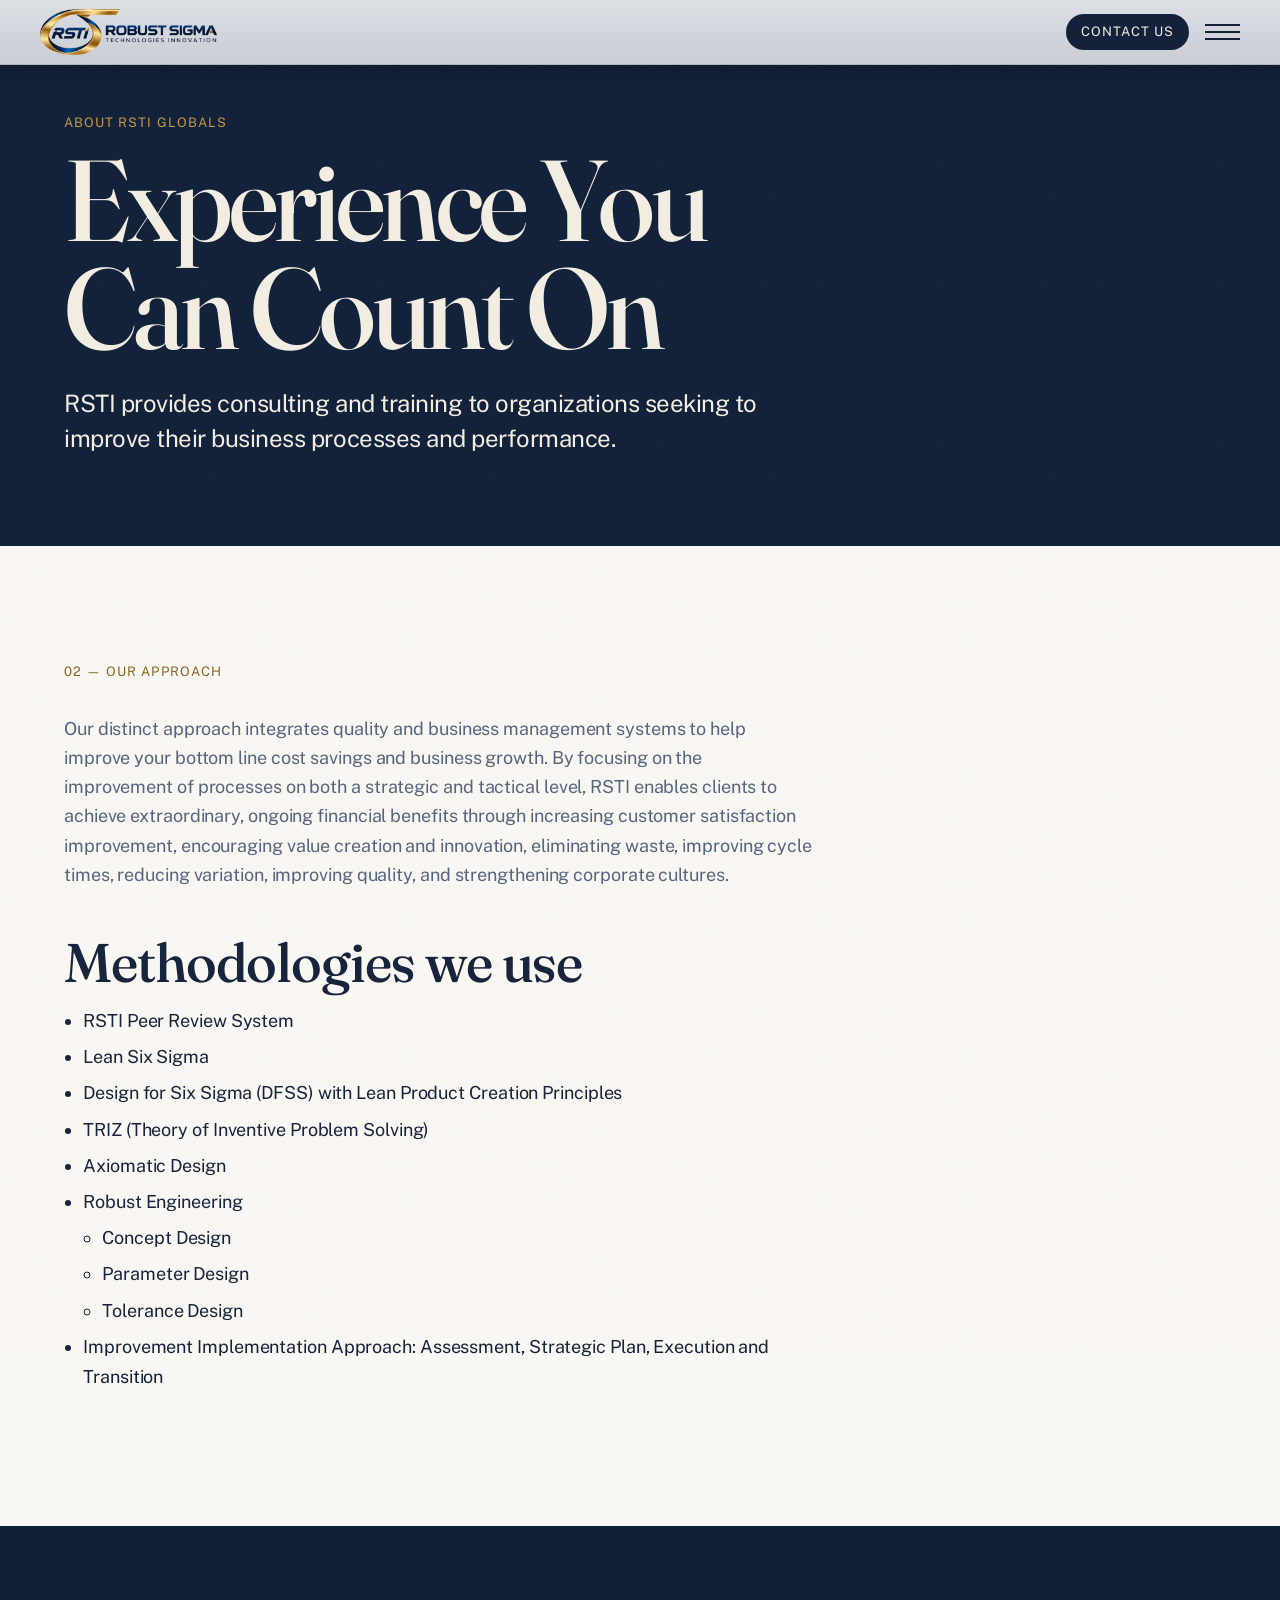
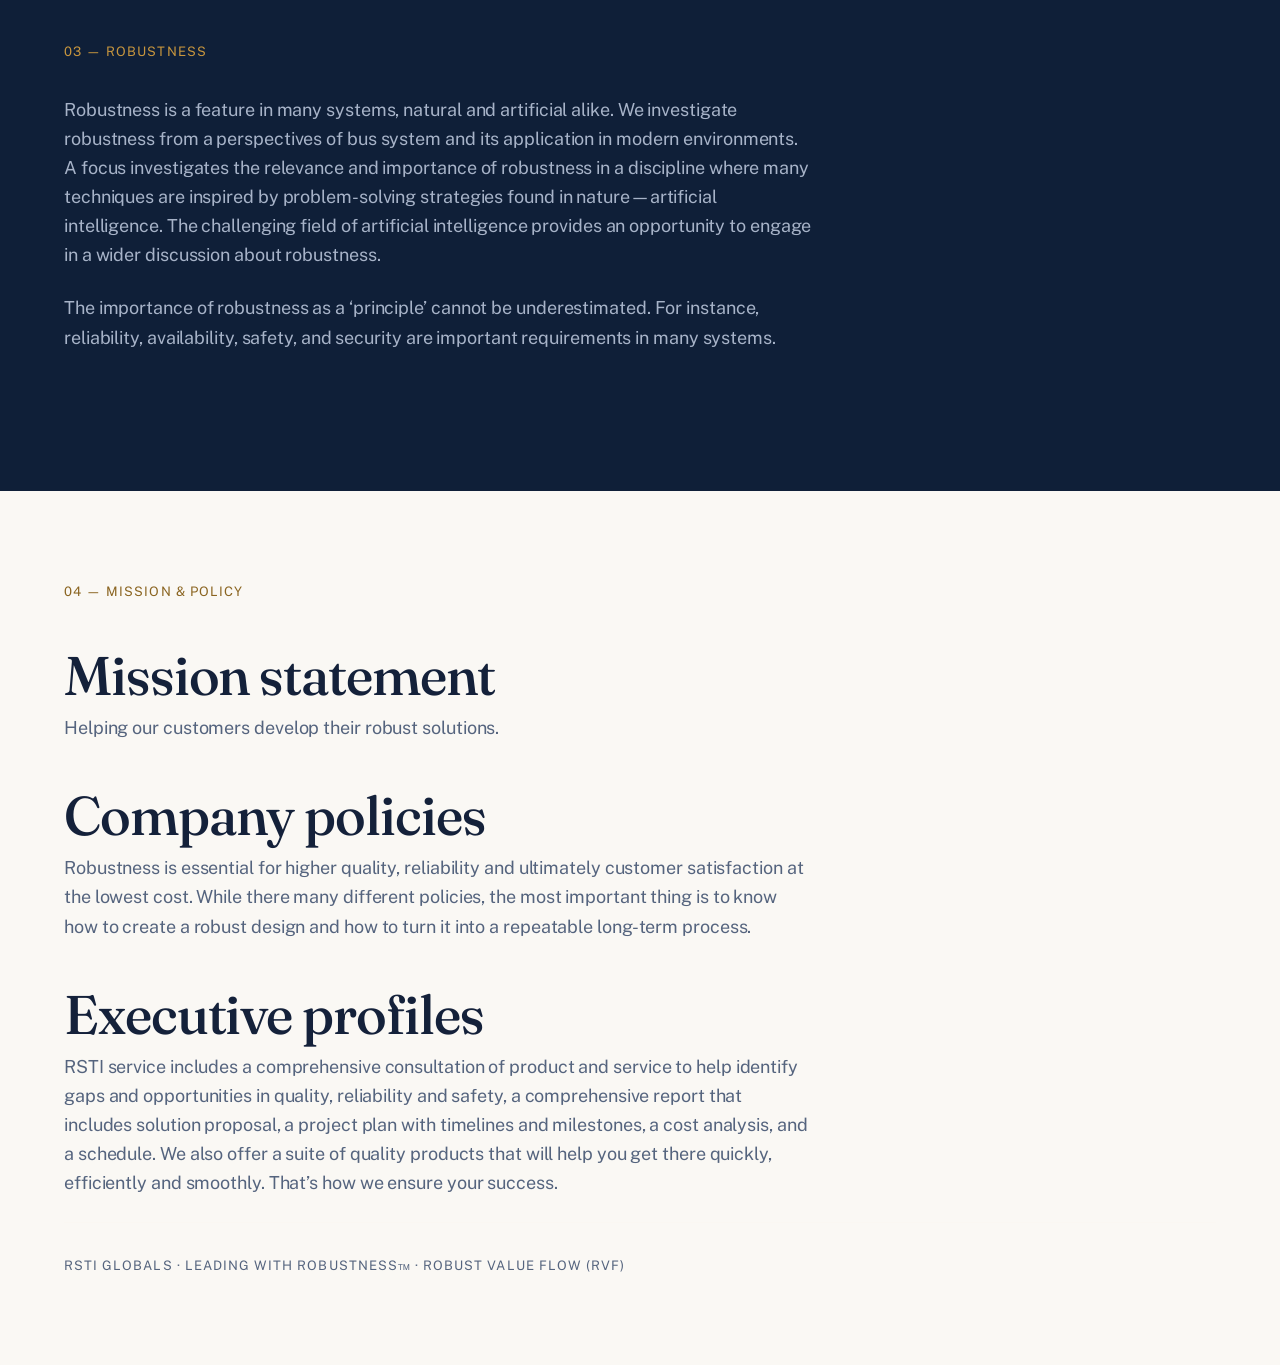
==== commit 0894890a: "Rename the menu button to Contact Us Home said Discuss a Workshop and the other pages said Collabora" ====
--- a/about.html
+++ b/about.html
@@ -25,14 +25,14 @@
     <a href="index.html#framework">Framework</a>
     <a href="index.html#programs">Programs</a>
     <a href="index.html#pathway">Pathway</a>
-    <a href="index.html#industries">Where It Applies</a>
+    <a href="index.html#industries">Industries</a>
     <a href="index.html#book">Book</a>
     <a href="index.html#about">About</a>
     <a href="index.html#event">Upcoming</a>
   </nav>
   <div class="site-nav__right">
     <span class="site-nav__chapter" aria-hidden="true"><span class="folio__num">01</span><span class="folio__title">About</span></span>
-    <a class="site-nav__cta" href="index.html#contact">Collaborate</a>
+    <a class="site-nav__cta" href="index.html#contact">Contact Us</a>
     <button class="site-nav__toggle" aria-label="Menu" aria-expanded="false" aria-controls="site-nav-links">
       <span></span><span></span><span></span>
     </button>
--- a/site.css
+++ b/site.css
@@ -984,12 +984,21 @@
 /* Next-section buttons: centered, one style everywhere, with a visible down arrow */
 .home-page main > .chapter:not(#hero) { flex-direction: column; justify-content: center; align-items: stretch; }
 .next-section { display: flex; justify-content: center; margin: var(--sc-7) 0 0; }
-.next-section .link-cta { padding: .9rem 1.8rem; gap: .8rem; font-size: var(--sc-t-base); box-shadow: 0 6px 18px rgba(15,31,56,.22); }
-.next-section .link-cta span, .hero-ctas .workshop-button span { display: inline-block; font-size: 1.35em; line-height: 1; }
-.next-section .link-cta span, .hero-ctas .workshop-button span { animation: next-bob 1.8s ease-in-out infinite; }
-.next-section .link-cta:hover span { transform: none; }
-@keyframes next-bob { 0%, 100% { transform: translateY(-2px); } 50% { transform: translateY(4px); } }
-@media (prefers-reduced-motion: reduce) { .next-section .link-cta span, .hero-ctas .workshop-button span { animation: none; } }.home-page #framework .framework-stage { padding-bottom: clamp(.5rem, 1.5vh, 1rem); }
 .home-page #framework .next-section { margin-top: 0; padding-bottom: clamp(2.5rem, 6vh, 4.5rem); }
 .home-page #framework .framework-stage { padding-top: 4.4rem; }
 .home-page #framework .next-section { padding-bottom: clamp(1.5rem, 3.5vh, 2.5rem); }
+
+/* Next-section arrow: round, static, centered */
+.next-arrow { display: inline-grid; place-items: center; width: 3.4rem; height: 3.4rem; border-radius: 50%; background: #5b6472; border: 1px solid #5b6472; box-shadow: 0 6px 18px rgba(15,31,56,.22); transition: background 160ms, border-color 160ms, transform 160ms; }
+.next-arrow svg { width: 1.7rem; height: 1.7rem; fill: none; stroke: #fff; stroke-width: 2.6; stroke-linecap: round; stroke-linejoin: round; transition: stroke 160ms; }
+.next-arrow:hover, .next-arrow:focus-visible { background: var(--rsti-gold); border-color: var(--rsti-gold); transform: translateY(2px); }
+.next-arrow:hover svg, .next-arrow:focus-visible svg { stroke: #0b182b; }
+.next-arrow:focus-visible { outline: 3px solid currentColor; outline-offset: 4px; }
+.hero-ctas .workshop-button span { animation: none; }.home-page #framework .framework-stage { padding-bottom: clamp(.5rem, 1.5vh, 1rem); }
+
+/* Circled arrow inside a button (matches the round next-section buttons) */
+.btn-arrow { display: inline-grid; place-items: center; width: 1.9rem; height: 1.9rem; border-radius: 50%; border: 2px solid currentColor; flex-shrink: 0; }
+.btn-arrow svg { width: 1.05rem; height: 1.05rem; fill: none; stroke: currentColor; stroke-width: 2.8; stroke-linecap: round; stroke-linejoin: round; }
+
+/* Same faint square grid on the Book section's blue gradient */
+.home-page .book-feature.chapter--dark { background-image: linear-gradient(#ffffff03 1px, transparent 1px), linear-gradient(90deg, #ffffff03 1px, transparent 1px), linear-gradient(120deg, #091423, #142a46); background-size: 72px 72px, 72px 72px, auto; }
